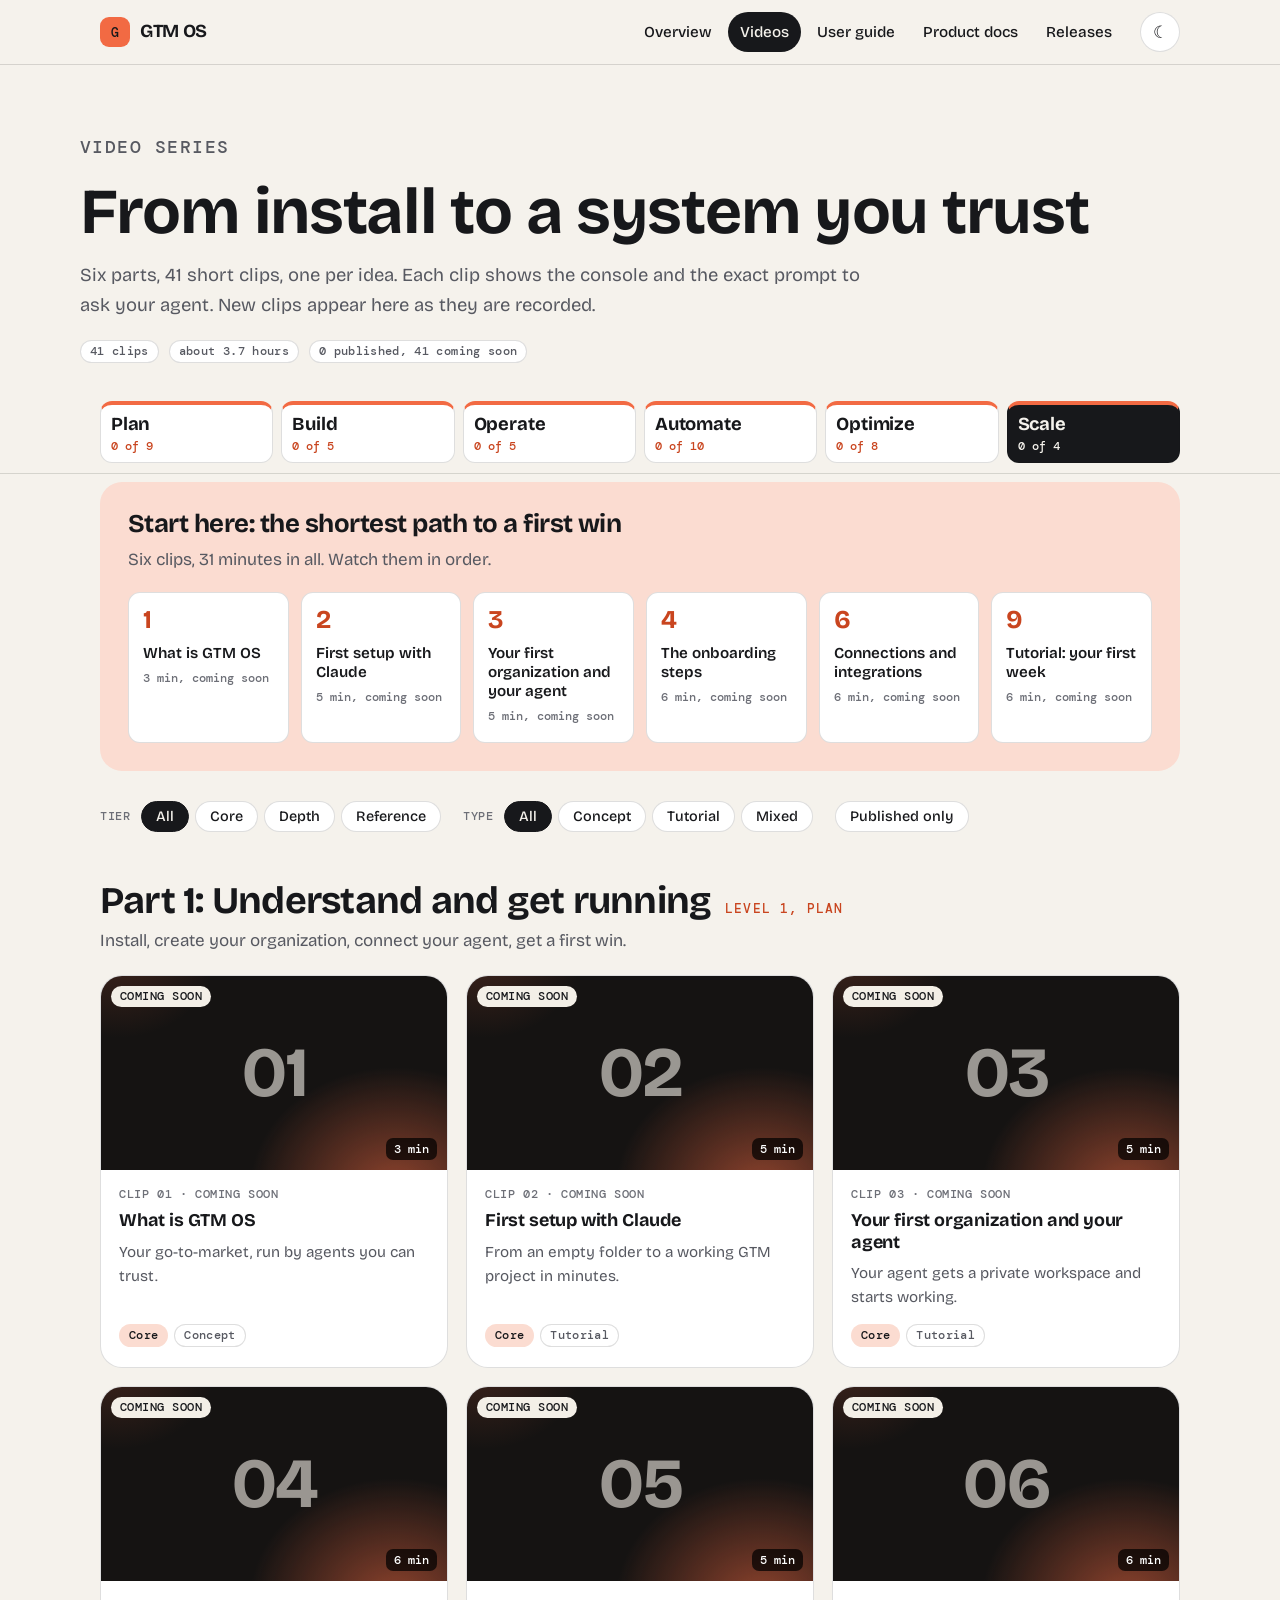
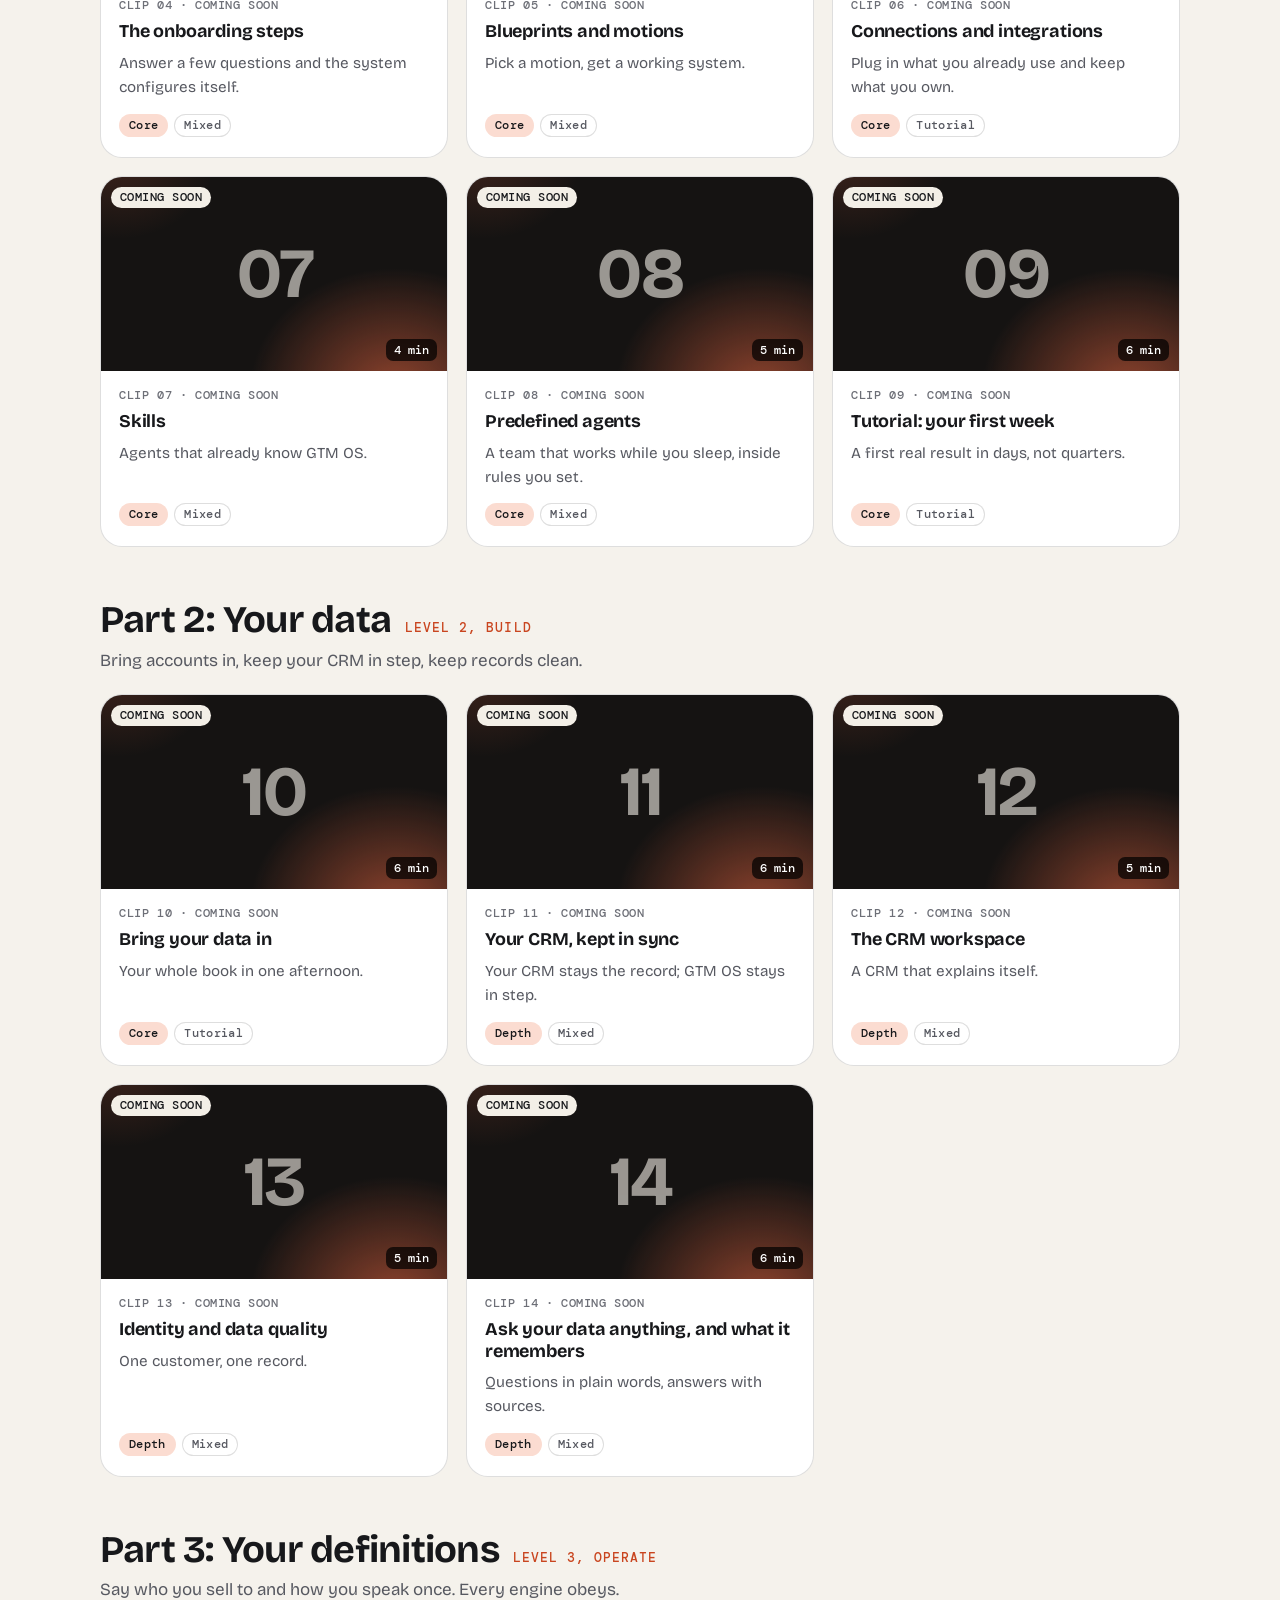
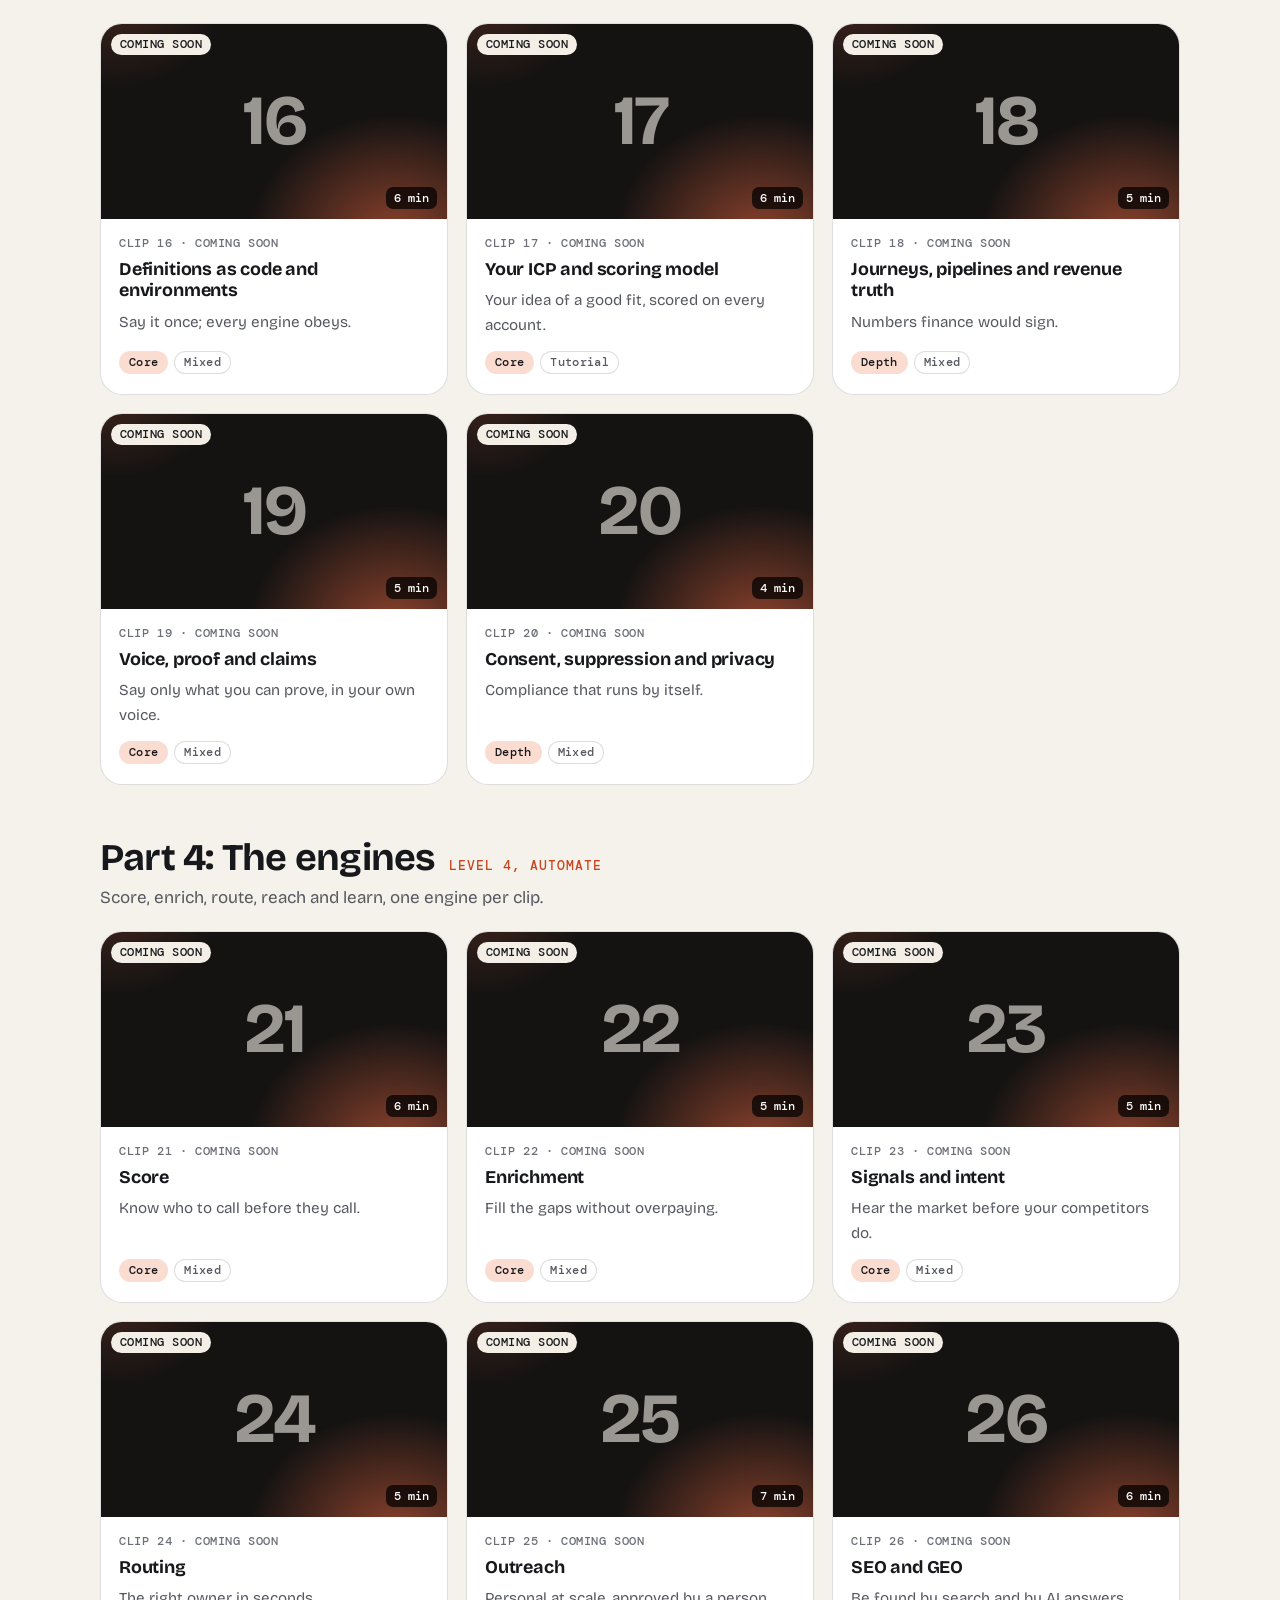
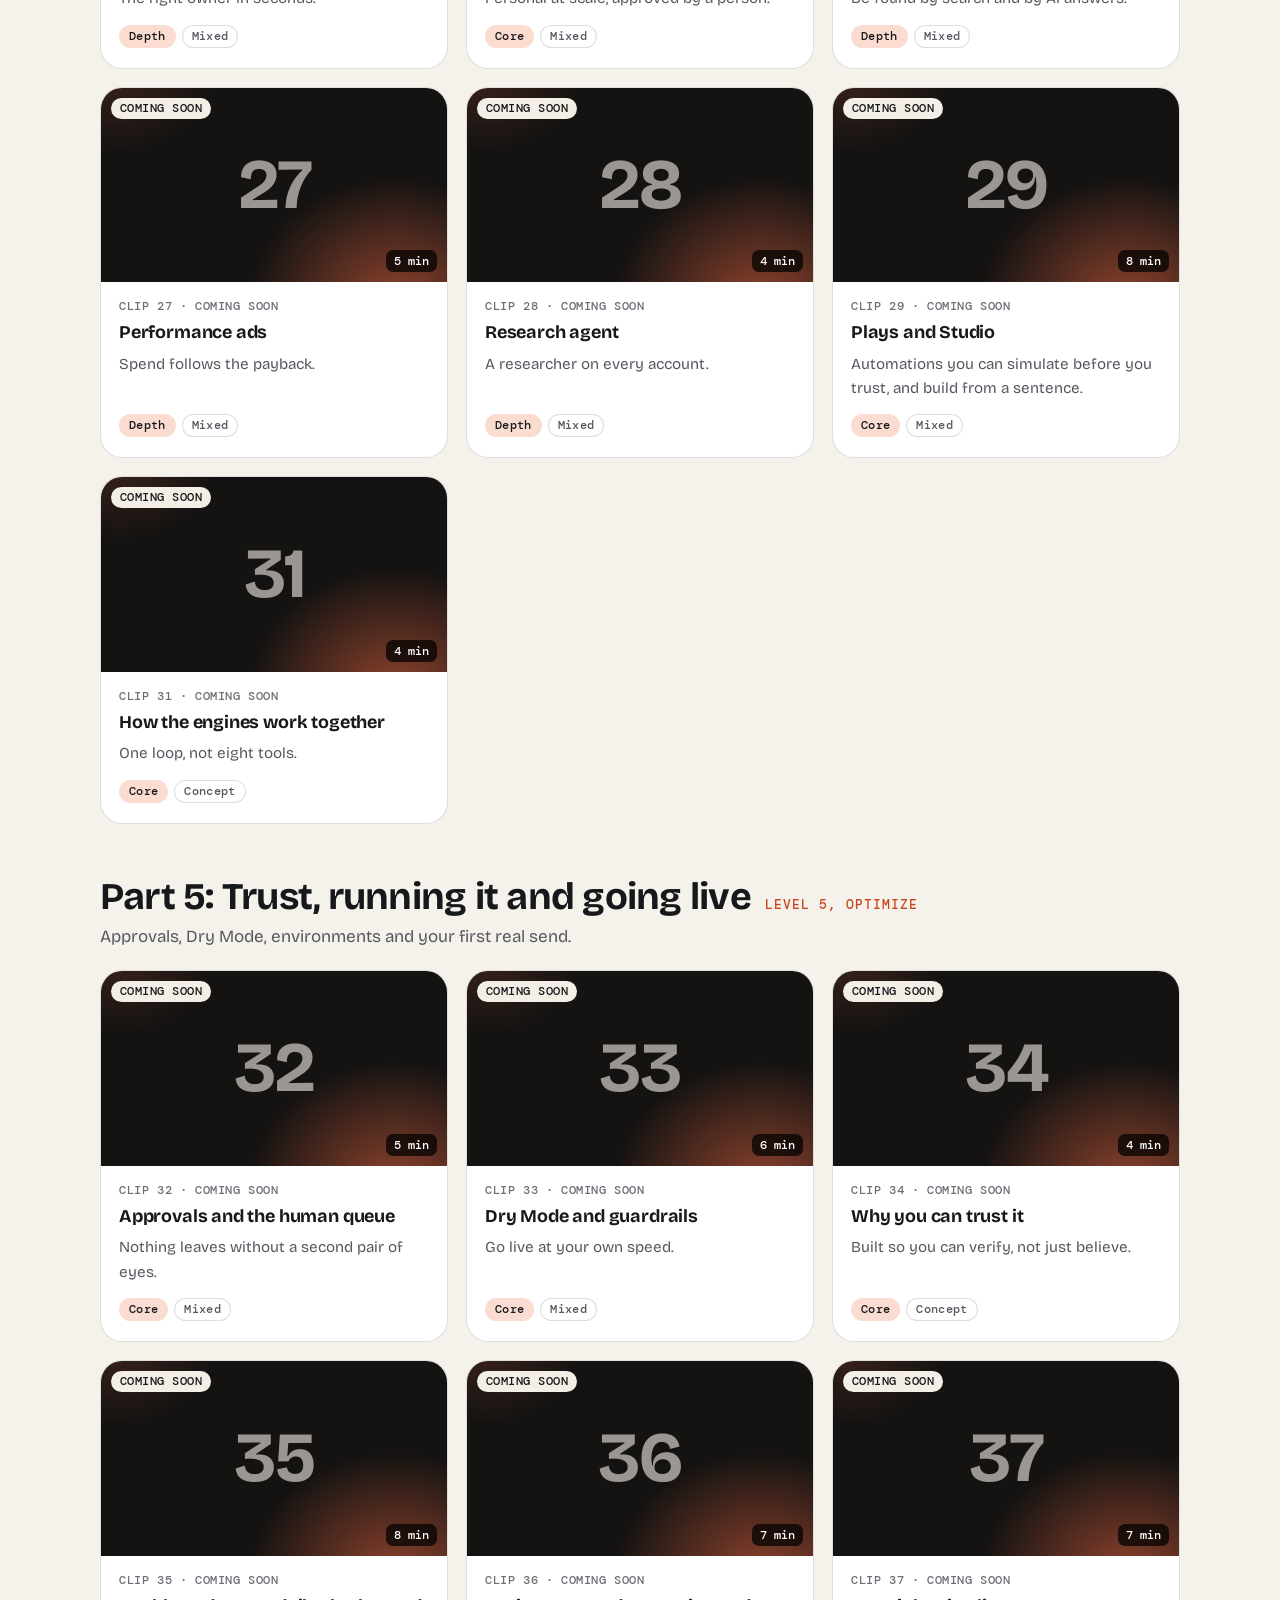
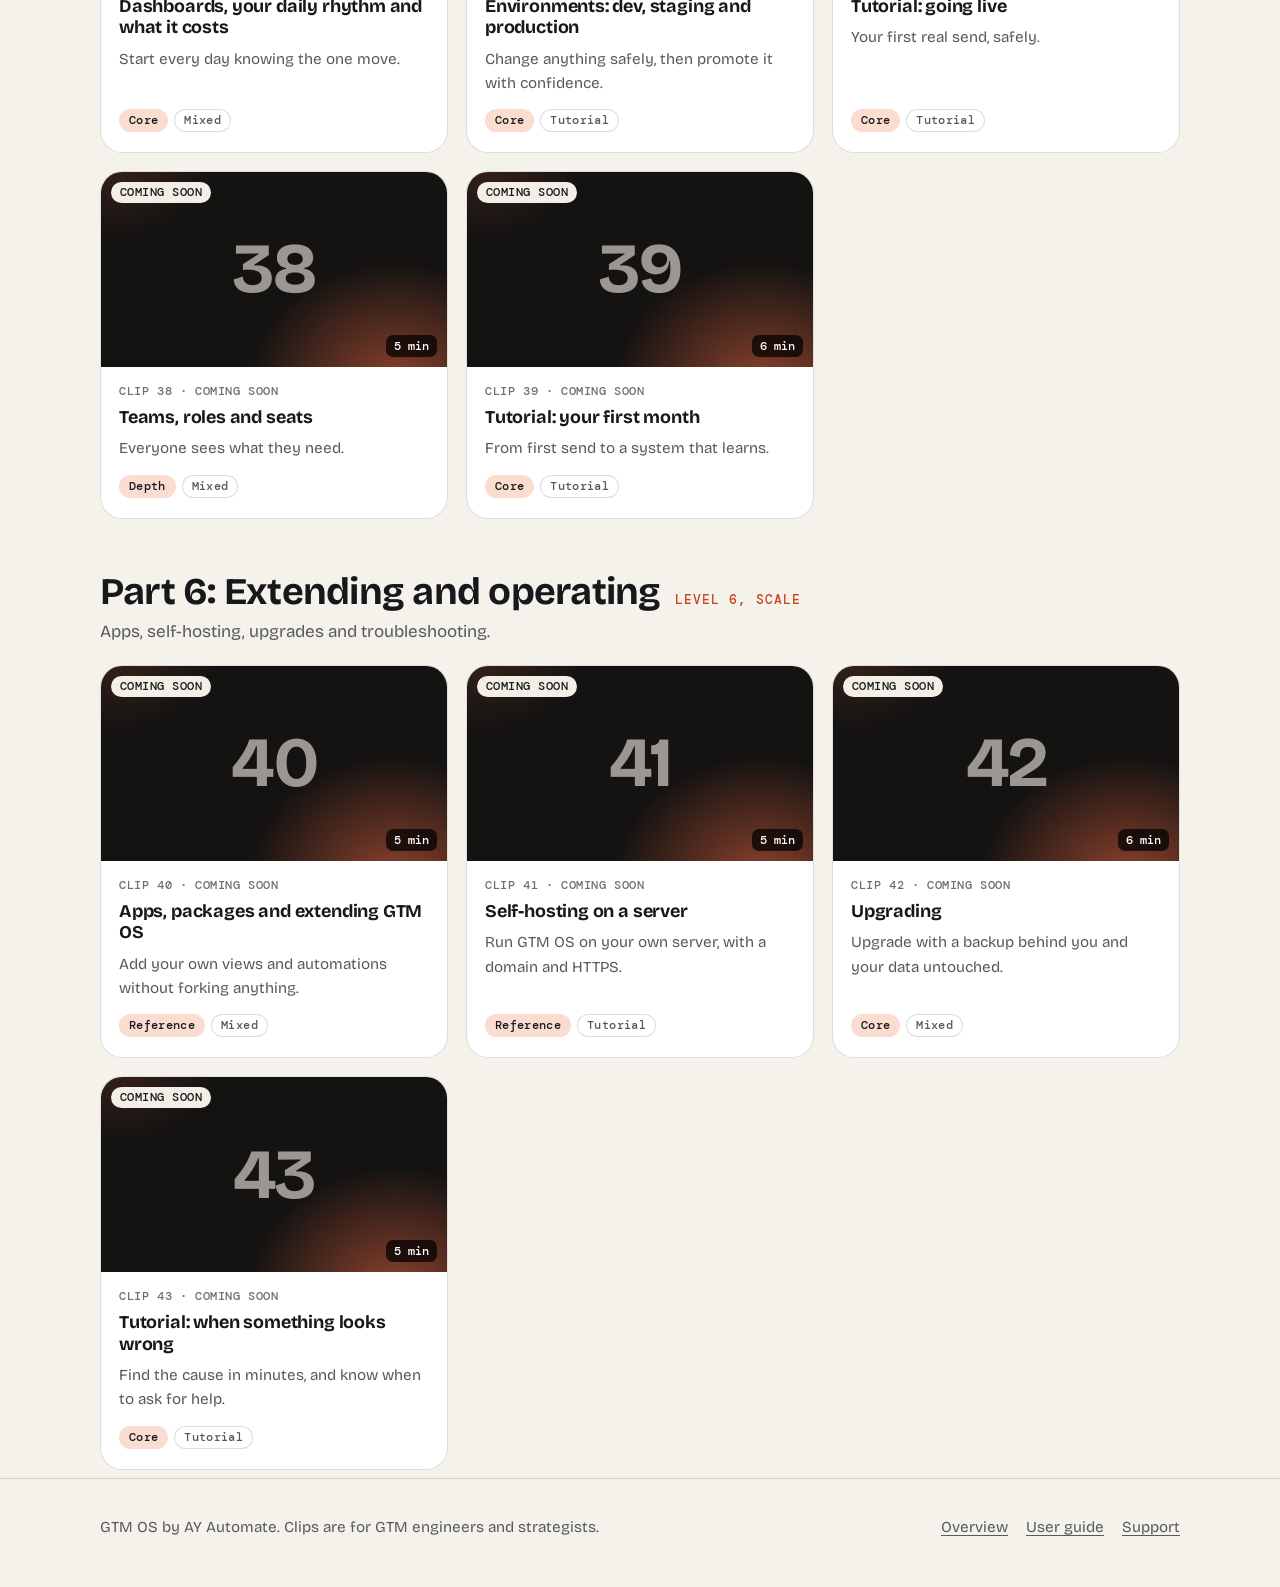
==== docs/videos/index.html @ fadf58b3 "site: redesign landing page, add video series pages, self-host fonts Adds docs/videos (series page, " ====
<!doctype html>
<html lang="en">
<head>
<meta charset="utf-8">
<meta name="viewport" content="width=device-width,initial-scale=1">
<title>GTM OS video series</title>
<meta name="description" content="41 short clips in six parts that take you from install to a trusted, running GTM system. Each clip shows the console and the prompt to ask your agent.">
<meta name="color-scheme" content="light dark">
<link rel="stylesheet" href="../assets/fonts.css">
<link rel="stylesheet" href="../assets/site.css">
<script src="../assets/site.js"></script>
<script src="videos.js" defer></script>
</head>
<body data-page="series">
<a class="skip" href="#main">Skip to content</a>
<header class="site-header">
  <div class="wrap">
    <a class="brand" href="../index.html"><span class="brand-mark" aria-hidden="true">G</span>GTM OS</a>
    <nav class="site-nav" aria-label="Primary">
      <a href="../index.html">Overview</a>
      <a href="index.html" aria-current="page">Videos</a>
      <a href="../user-guide.html">User guide</a>
      <a href="../product-documentation.html">Product docs</a>
      <a href="https://github.com/ay-automate/gtmos-releases/releases">Releases</a>
    </nav>
    <button class="theme-btn" type="button" aria-label="Switch theme" aria-pressed="false"></button>
  </div>
</header>

<main id="main">
  <div class="wrap page-h">
    <p class="eyebrow">Video series</p>
    <h1>From install to a system you trust</h1>
    <p>Six parts, 41 short clips, one per idea. Each clip shows the console and the exact prompt to ask your agent. New clips appear here as they are recorded.</p>
    <div class="stats" id="stats"></div>
  </div>

  <nav class="ladder-nav" aria-label="Levels ladder, jump to a part" id="ladder-nav" hidden>
    <div class="wrap"><ol class="ladder" id="ladder"></ol></div>
  </nav>

  <div class="wrap">
    <section class="start" aria-labelledby="start-h" id="start" hidden>
      <h2 id="start-h">Start here: the shortest path to a first win</h2>
      <p>Six clips, <span id="start-min"></span> minutes in all. Watch them in order.</p>
      <ol class="path" id="path"></ol>
    </section>

    <div class="filters" id="filters" role="group" aria-label="Filter clips" hidden></div>
    <div id="parts" aria-live="polite"></div>

    <noscript>
      <div class="fallback">
        <h2>All clips</h2>
        <p style="color:var(--muted)">Turn on JavaScript to see which clips are published and to watch them. The full list and its status is in <a href="videos.json">videos.json</a>.</p>
        <ol>
          <li><b>Part 1, Plan.</b> Clips 1 to 9: What is GTM OS, First setup with Claude, Your first organization and your agent, The onboarding steps, Blueprints and motions, Connections and integrations, Skills, Predefined agents, Your first week.</li>
          <li><b>Part 2, Build.</b> Clips 10 to 14: Bring your data in, Your CRM kept in sync, The CRM workspace, Identity and data quality, Ask your data anything.</li>
          <li><b>Part 3, Operate.</b> Clips 16 to 20: Definitions as code and environments, Your ICP and scoring model, Journeys and revenue truth, Voice proof and claims, Consent and privacy.</li>
          <li><b>Part 4, Automate.</b> Clips 21 to 29 and 31: Score, Enrichment, Signals and intent, Routing, Outreach, SEO and GEO, Performance ads, Research agent, Plays and Studio, How the engines work together.</li>
          <li><b>Part 5, Optimize.</b> Clips 32 to 39: Approvals, Dry Mode and guardrails, Why you can trust it, Dashboards and your daily rhythm, Environments, Going live, Teams and roles, Your first month.</li>
          <li><b>Part 6, Scale.</b> Clips 40 to 43: Apps and packages, Self-hosting, Upgrading, When something looks wrong.</li>
        </ol>
        <p>Shortest path to a first win: clips 1, 2, 3, 4, 6 and 9.</p>
      </div>
    </noscript>
  </div>
</main>

<footer class="site-footer">
  <div class="wrap">
    <p>GTM OS by AY Automate. Clips are for GTM engineers and strategists.</p>
    <ul>
      <li><a href="../index.html">Overview</a></li>
      <li><a href="../user-guide.html">User guide</a></li>
      <li><a href="https://github.com/ay-automate/gtmos-releases/issues">Support</a></li>
    </ul>
  </div>
</footer>
</body>
</html>
---- docs/assets/fonts.css ----
/* Self-hosted brand fonts (same files as the GTM OS product UI). No external requests. */
@font-face{font-family:"Bricolage Grotesque";src:url("fonts/bricolage-grotesque.woff2") format("woff2");font-weight:400 700;font-style:normal;font-display:swap}
@font-face{font-family:"DM Mono";src:url("fonts/dm-mono-400.woff2") format("woff2");font-weight:400;font-style:normal;font-display:swap}
@font-face{font-family:"DM Mono";src:url("fonts/dm-mono-500.woff2") format("woff2");font-weight:500;font-style:normal;font-display:swap}
---- docs/assets/site.css ----
/* GTM OS releases site design system. Tokens mirror the product theme (theme.module.css). */
:root{
  --ink:#17181b;--paper:#f5f2ec;--card:#ffffff;--off:#efede7;
  --muted:#575961;--faint:#6d6f77;--line:rgba(23,24,27,.14);
  --ember:#f26a43;--ember-d:#c9451f;--ember-soft:#fbdcd1;
  --on-ember:#17181b;
  --ok:#1f7a4f;--gate:#9a520f;
  --stage:#151312;--stage-ink:#f3efe7;
  --radius:22px;--radius-s:12px;
  --shadow:0 14px 40px rgba(23,24,27,.10);
  --sans:"Bricolage Grotesque","Helvetica Neue",Arial,sans-serif;
  --mono:"DM Mono","SFMono-Regular",Menlo,Consolas,monospace;
  --link:var(--ember-d);--focus:#c9451f;
  --max:1120px;
  color-scheme:light;
}
@media (prefers-color-scheme:dark){
  :root:not([data-theme="light"]){
    --ink:#f3efe7;--paper:#161514;--card:#1e1d1b;--off:#242220;
    --muted:#aeaea6;--faint:#9a9b94;--line:rgba(255,255,255,.14);
    --ember-soft:#3a2117;--ok:#6fd0a0;--gate:#eb9450;
    --shadow:0 14px 40px rgba(0,0,0,.5);--link:#ff8f6b;--focus:#ff8f6b;
    color-scheme:dark;
  }
}
:root[data-theme="dark"]{
  --ink:#f3efe7;--paper:#161514;--card:#1e1d1b;--off:#242220;
  --muted:#aeaea6;--faint:#9a9b94;--line:rgba(255,255,255,.14);
  --ember-soft:#3a2117;--ok:#6fd0a0;--gate:#eb9450;
  --shadow:0 14px 40px rgba(0,0,0,.5);--link:#ff8f6b;--focus:#ff8f6b;
  color-scheme:dark;
}
*{box-sizing:border-box}
html{-webkit-text-size-adjust:100%;scroll-behavior:smooth;scroll-padding-top:96px}
body{margin:0;background:var(--paper);color:var(--ink);font:400 17px/1.6 var(--sans);-webkit-font-smoothing:antialiased;overflow-x:hidden}
img,video{max-width:100%;display:block}
a{color:var(--link);text-underline-offset:3px;text-decoration-thickness:1px}
a:hover{text-decoration-thickness:2px}
h1,h2,h3{font-family:var(--sans);line-height:1.1;letter-spacing:-.02em;margin:0;font-weight:700}
h1{font-size:clamp(2.3rem,5.6vw,4rem)}
h2{font-size:clamp(1.6rem,3.4vw,2.35rem)}
h3{font-size:1.2rem;letter-spacing:-.01em}
p{margin:0}
code,kbd,pre{font-family:var(--mono)}
:focus-visible{outline:3px solid var(--focus);outline-offset:3px;border-radius:6px}
.skip{position:absolute;left:12px;top:-60px;background:var(--ink);color:var(--paper);padding:10px 16px;border-radius:10px;z-index:100;text-decoration:none;font-weight:600}
.skip:focus{top:12px}
.sr{position:absolute;width:1px;height:1px;overflow:hidden;clip:rect(0 0 0 0);white-space:nowrap}
.wrap{max-width:var(--max);margin:0 auto;padding:0 20px}

/* header */
.site-header{position:sticky;top:0;z-index:50;background:color-mix(in srgb,var(--paper) 88%,transparent);backdrop-filter:blur(10px);border-bottom:1px solid var(--line)}
.site-header .wrap{display:flex;align-items:center;gap:16px;min-height:64px;flex-wrap:wrap;padding-top:8px;padding-bottom:8px}
.brand{display:flex;align-items:center;gap:10px;color:var(--ink);text-decoration:none;font-weight:700;font-size:1.15rem;letter-spacing:-.02em}
.brand-mark{width:30px;height:30px;border-radius:9px;background:var(--ember);display:grid;place-items:center;color:var(--on-ember);font:500 .8rem var(--mono)}
.site-nav{display:flex;gap:4px;flex-wrap:wrap;margin-left:auto;align-items:center}
.site-nav a{color:var(--ink);text-decoration:none;padding:8px 12px;border-radius:999px;font-size:.95rem;font-weight:500}
.site-nav a:hover{background:var(--off)}
.site-nav a[aria-current="page"]{background:var(--ink);color:var(--paper)}
.theme-btn{border:1px solid var(--line);background:var(--card);color:var(--ink);width:40px;height:40px;border-radius:999px;cursor:pointer;display:grid;place-items:center;font-size:1.05rem}
.theme-btn:hover{border-color:var(--ink)}

/* buttons */
.btn{display:inline-flex;align-items:center;gap:8px;padding:13px 22px;border-radius:999px;font:600 1rem var(--sans);text-decoration:none;border:2px solid transparent;cursor:pointer;line-height:1.2}
.btn-primary{background:var(--ember);color:var(--on-ember)}
.btn-primary:hover{background:#ff7d58;text-decoration:none}
.btn-ghost{background:transparent;color:var(--ink);border-color:var(--ink)}
.btn-ghost:hover{background:var(--ink);color:var(--paper);text-decoration:none}
.btn-sm{padding:8px 14px;font-size:.9rem}

/* hero */
.hero{padding:72px 0 56px}
.hero-grid{display:grid;grid-template-columns:1.15fr .85fr;gap:48px;align-items:center}
.eyebrow{font:500 .8rem var(--mono);letter-spacing:.08em;text-transform:uppercase;color:var(--link);margin-bottom:18px}
.hero h1 em{font-style:normal;color:var(--link)}
.lede{font-size:1.2rem;color:var(--muted);margin:22px 0 30px;max-width:40em}
.cta-row{display:flex;gap:12px;flex-wrap:wrap}
.codebox{position:relative;background:var(--stage);color:var(--stage-ink);border-radius:var(--radius-s);padding:16px 64px 16px 18px;font:400 .95rem/1.7 var(--mono);margin:0;overflow-x:auto;white-space:pre}
.codebox .p{color:#f89b7c;user-select:none}
.copy{position:absolute;top:10px;right:10px;border:1px solid rgba(255,255,255,.35);background:transparent;color:#f3efe7;border-radius:8px;padding:5px 10px;font:500 .78rem var(--mono);cursor:pointer}
.copy:hover{background:rgba(255,255,255,.14)}
.copy[data-done]{background:#2fa36b;border-color:#2fa36b;color:#08140d}
.hero .codebox{margin-top:28px;max-width:30em}

/* approval card illustration */
.queue{background:var(--card);border:1px solid var(--line);border-radius:var(--radius);box-shadow:var(--shadow);padding:22px}
.queue-h{display:flex;justify-content:space-between;align-items:center;margin-bottom:14px;font-weight:600}
.queue-h small{font:500 .72rem var(--mono);color:var(--faint);text-transform:uppercase;letter-spacing:.06em}
.q-item{border:1px solid var(--line);border-radius:var(--radius-s);padding:14px;margin-top:10px;background:var(--paper)}
.q-item b{display:block;font-weight:600;font-size:.98rem}
.q-item span{display:block;color:var(--muted);font-size:.88rem;margin-top:2px}
.q-row{display:flex;gap:8px;margin-top:10px;flex-wrap:wrap;align-items:center}
.pill{display:inline-block;font:500 .72rem var(--mono);padding:3px 9px;border-radius:999px;border:1px solid var(--line);color:var(--muted);letter-spacing:.03em;background:var(--card)}
.pill-ember{background:var(--ember-soft);border-color:transparent;color:var(--ink)}
.pill-ok{color:var(--ok);border-color:currentColor}
.pill-gate{color:var(--gate);border-color:currentColor}

/* sections */
section.block{padding:64px 0}
.block-h{max-width:44em;margin-bottom:34px}
.block-h p{color:var(--muted);margin-top:12px;font-size:1.1rem}
.alt{background:var(--off);border-block:1px solid var(--line)}
.grid{display:grid;gap:18px}
.g4{grid-template-columns:repeat(4,1fr)}
.g3{grid-template-columns:repeat(3,1fr)}
.g2{grid-template-columns:repeat(2,1fr)}
.card{background:var(--card);border:1px solid var(--line);border-radius:var(--radius);padding:26px}
.gain{display:flex;flex-direction:column;gap:10px}
.gain .n{font:500 .8rem var(--mono);color:var(--link);letter-spacing:.06em}
.gain p{color:var(--muted);font-size:1rem}
.linkcard{display:block;color:var(--ink);text-decoration:none;transition:transform .15s,border-color .15s}
.linkcard:hover{border-color:var(--ink);transform:translateY(-2px);text-decoration:none}
.linkcard h3{display:flex;justify-content:space-between;gap:10px;margin-bottom:8px}
.linkcard h3::after{content:"\2192";color:var(--link)}
.linkcard p{color:var(--muted);font-size:1rem}
.step-label{font:500 .78rem var(--mono);text-transform:uppercase;letter-spacing:.08em;color:var(--faint);margin-bottom:10px}
.card .codebox{margin:10px 0}
.card p.hint{color:var(--muted);font-size:.95rem;margin-top:10px}

/* release card */
.release{display:grid;grid-template-columns:1fr 1fr;gap:34px;align-items:start}
.release ul{margin:14px 0 0;padding-left:1.1em;color:var(--muted)}
.release li{margin:6px 0}
.release dl{margin:0;display:grid;grid-template-columns:auto 1fr;gap:10px 18px;font-size:.98rem}
.release dt{color:var(--faint);font:500 .8rem var(--mono);text-transform:uppercase;letter-spacing:.05em;padding-top:3px}
.release dd{margin:0;overflow-wrap:anywhere}
.release dd code{font-size:.88rem}
.big-ver{font:700 clamp(2.4rem,5vw,3.4rem)/1 var(--sans);letter-spacing:-.03em}

/* ladder */
.ladder{display:grid;grid-template-columns:repeat(6,1fr);gap:12px;align-items:end;list-style:none;margin:0;padding:0}
.ladder li{display:block}
.ladder a{display:flex;flex-direction:column;justify-content:flex-end;gap:4px;text-decoration:none;color:var(--ink);background:var(--card);border:1px solid var(--line);border-radius:var(--radius-s);padding:14px 14px 16px;border-top:5px solid var(--ember);min-height:calc(88px + var(--i) * 14px);transition:transform .15s,border-color .15s}
.ladder a:hover{border-color:var(--ink);border-top-color:var(--ember);transform:translateY(-2px)}
.ladder .lv{font:700 1.15rem var(--sans);letter-spacing:-.01em}
.ladder .pt{font:500 .72rem var(--mono);color:var(--faint);letter-spacing:.05em;text-transform:uppercase}
.ladder .tt{font-size:.85rem;color:var(--muted);line-height:1.3}
.ladder .ct{font:500 .72rem var(--mono);color:var(--link)}
.ladder-nav{position:sticky;top:64px;z-index:20;background:color-mix(in srgb,var(--paper) 92%,transparent);backdrop-filter:blur(10px);border-bottom:1px solid var(--line);padding:10px 0}
.ladder-nav .ladder{gap:8px}
.ladder-nav .ladder a{min-height:0;padding:8px 10px;border-top-width:4px}
.ladder-nav .tt,.ladder-nav .pt{display:none}
.ladder-nav .ladder a[aria-current="true"]{background:var(--ink);color:var(--paper)}
.ladder-nav .ladder a[aria-current="true"] .ct{color:var(--paper)}

/* video series */
.page-h{padding:56px 0 28px}
.page-h p{color:var(--muted);margin-top:14px;font-size:1.15rem;max-width:44em}
.stats{display:flex;gap:10px;flex-wrap:wrap;margin-top:20px}
.start{background:var(--ember-soft);border-radius:var(--radius);padding:28px;margin:8px 0 8px}
:root[data-theme="dark"] .start{background:#2b1b14}
@media (prefers-color-scheme:dark){:root:not([data-theme="light"]) .start{background:#2b1b14}}
.start h2{font-size:1.6rem}
.start>p{color:var(--muted);margin:8px 0 18px}
.path{display:grid;grid-template-columns:repeat(6,1fr);gap:12px;list-style:none;margin:0;padding:0;counter-reset:s}
.path li{background:var(--card);border:1px solid var(--line);border-radius:var(--radius-s);padding:14px}
.path .n{font:700 1.6rem/1 var(--sans);color:var(--link)}
.path b{display:block;font-weight:600;font-size:.95rem;line-height:1.25;margin-top:8px}
.path span{font:500 .75rem var(--mono);color:var(--faint)}
.filters{display:flex;flex-wrap:wrap;gap:10px 22px;align-items:center;padding:22px 0 4px}
.fgroup{display:flex;gap:6px;align-items:center;flex-wrap:wrap}
.fgroup .lab{font:500 .75rem var(--mono);color:var(--faint);text-transform:uppercase;letter-spacing:.06em;margin-right:4px}
.chip{border:1px solid var(--line);background:var(--card);color:var(--ink);border-radius:999px;padding:6px 14px;font:500 .9rem var(--sans);cursor:pointer}
.chip:hover{border-color:var(--ink)}
.chip[aria-pressed="true"]{background:var(--ink);color:var(--paper);border-color:var(--ink)}
.part{padding:44px 0 8px}
.part-h{display:flex;align-items:baseline;gap:14px;flex-wrap:wrap;margin-bottom:6px}
.part-h .lv{font:500 .8rem var(--mono);text-transform:uppercase;letter-spacing:.08em;color:var(--link)}
.part-blurb{color:var(--muted);margin-bottom:20px}
.clips{display:grid;grid-template-columns:repeat(3,1fr);gap:18px}
.clip{background:var(--card);border:1px solid var(--line);border-radius:var(--radius);overflow:hidden;display:flex;flex-direction:column;position:relative}
.clip.ready:hover{border-color:var(--ink);box-shadow:var(--shadow)}
.clip a.cover{text-decoration:none;color:inherit;display:block}
.clip a.cover:focus-visible{outline-offset:-3px}
.poster{position:relative;aspect-ratio:16/9;background:var(--stage);color:var(--stage-ink);overflow:hidden;display:grid;place-items:center}
.poster::before{content:"";position:absolute;inset:0;background:radial-gradient(60% 90% at 85% 110%,rgba(242,106,67,.55),transparent 70%),radial-gradient(40% 60% at 5% -10%,rgba(242,106,67,.18),transparent 70%)}
.poster img{position:absolute;inset:0;width:100%;height:100%;object-fit:cover}
.poster .num{position:relative;font:700 clamp(3rem,7vw,4.4rem)/1 var(--sans);letter-spacing:-.04em;opacity:.95}
.poster .dur{position:absolute;right:10px;bottom:10px;background:rgba(0,0,0,.72);color:#fff;font:500 .78rem var(--mono);padding:3px 8px;border-radius:7px}
.poster .soon{position:absolute;left:10px;top:10px;background:#f3efe7;color:#17181b;font:500 .72rem var(--mono);padding:3px 9px;border-radius:999px;letter-spacing:.04em;text-transform:uppercase}
.poster .play{position:absolute;inset:0;display:grid;place-items:center}
.poster .play i{width:58px;height:58px;border-radius:50%;background:var(--ember);display:grid;place-items:center;box-shadow:0 6px 24px rgba(0,0,0,.4)}
.poster .play i::after{content:"";border-left:16px solid var(--on-ember);border-block:10px solid transparent;margin-left:4px}
.clip-body{padding:16px 18px 20px;display:flex;flex-direction:column;gap:8px;flex:1}
.clip-body .no{font:500 .75rem var(--mono);color:var(--faint);letter-spacing:.05em}
.clip-body h3{font-size:1.12rem;line-height:1.2}
.clip-body p{color:var(--muted);font-size:.95rem}
.tags{display:flex;gap:6px;flex-wrap:wrap;margin-top:auto;padding-top:6px}
.clip:not(.ready) .poster .num{opacity:.6}
.empty{padding:28px;border:1px dashed var(--line);border-radius:var(--radius);color:var(--muted);text-align:center;grid-column:1/-1}
.fallback{padding:20px 0}
.fallback ol{padding-left:1.4em;color:var(--muted)}
.fallback li{margin:8px 0}
.fallback b{color:var(--ink)}

/* watch page */
.crumbs{padding:28px 0 8px;font-size:.95rem;color:var(--muted)}
.crumbs a{color:var(--muted)}
.watch{display:grid;grid-template-columns:minmax(0,1.7fr) minmax(0,1fr);gap:32px;padding:12px 0 56px;align-items:start}
.player{border-radius:var(--radius);overflow:hidden;background:var(--stage);box-shadow:var(--shadow)}
.player video{width:100%;aspect-ratio:16/9;background:#000}
.player-tools{display:flex;gap:8px;flex-wrap:wrap;align-items:center;padding:10px 14px;background:var(--stage);color:var(--stage-ink);font:500 .8rem var(--mono)}
.player-tools .chip{background:transparent;color:var(--stage-ink);border-color:rgba(255,255,255,.35);padding:4px 11px;font:500 .8rem var(--mono)}
.player-tools .chip:hover{border-color:#fff}
.player-tools .chip[aria-pressed="true"]{background:#f3efe7;color:#17181b;border-color:#f3efe7}
.player-tools .hintk{margin-left:auto;opacity:.85}
.coming{aspect-ratio:16/9;display:grid;place-items:center;text-align:center;padding:24px;position:relative;background:var(--stage);color:var(--stage-ink)}
.coming::before{content:"";position:absolute;inset:0;background:radial-gradient(60% 90% at 85% 110%,rgba(242,106,67,.5),transparent 70%)}
.coming>div{position:relative;max-width:26em}
.coming .num{font:700 clamp(3rem,8vw,5rem)/1 var(--sans);letter-spacing:-.04em}
.coming h2{font-size:1.5rem;margin:8px 0}
.coming p{opacity:.9}
.watch h1{font-size:clamp(1.9rem,4vw,2.8rem);margin:18px 0 10px}
.meta{display:flex;gap:8px;flex-wrap:wrap;margin:12px 0}
.outcome{color:var(--muted);font-size:1.15rem}
.panel{background:var(--card);border:1px solid var(--line);border-radius:var(--radius);padding:22px}
.panel+.panel{margin-top:18px}
.panel h2{font-size:1.25rem;margin-bottom:6px}
.panel>p{color:var(--muted);font-size:.95rem;margin-bottom:12px}
.prompt{position:relative;background:var(--stage);color:var(--stage-ink);border-radius:var(--radius-s);padding:14px 70px 14px 16px;font:400 .92rem/1.55 var(--mono);margin:10px 0;overflow-wrap:anywhere}
.transcript{max-height:560px;overflow:auto;padding-right:6px}
.transcript p{margin:0 0 10px;font-size:.98rem}
.transcript button.ts{all:unset;cursor:pointer;color:var(--link);font:500 .8rem var(--mono);margin-right:8px;text-decoration:underline;text-underline-offset:3px}
.transcript button.ts:focus-visible{outline:3px solid var(--focus);outline-offset:2px}
.transcript pre{white-space:pre-wrap;font:400 .95rem/1.6 var(--sans);margin:0}
.pager{display:grid;grid-template-columns:1fr 1fr;gap:14px;padding:0 0 64px}
.pager a{display:block;border:1px solid var(--line);background:var(--card);border-radius:var(--radius-s);padding:16px 18px;text-decoration:none;color:var(--ink)}
.pager a:hover{border-color:var(--ink)}
.pager small{display:block;font:500 .75rem var(--mono);color:var(--faint);text-transform:uppercase;letter-spacing:.06em}
.pager a:last-child{text-align:right}
.pager .off{opacity:.45;pointer-events:none}

/* footer */
.site-footer{border-top:1px solid var(--line);padding:36px 0 48px;color:var(--muted);font-size:.95rem}
.site-footer .wrap{display:flex;gap:18px 28px;flex-wrap:wrap;justify-content:space-between}
.site-footer a{color:var(--muted)}
.site-footer ul{display:flex;gap:18px;flex-wrap:wrap;list-style:none;margin:0;padding:0}

@media (max-width:980px){
  .hero-grid,.release,.watch{grid-template-columns:1fr}
  .g4{grid-template-columns:repeat(2,1fr)}
  .g3{grid-template-columns:repeat(2,1fr)}
  .clips{grid-template-columns:repeat(2,1fr)}
  .ladder{grid-template-columns:repeat(3,1fr)}
  .path{grid-template-columns:repeat(3,1fr)}
}
@media (max-width:620px){
  body{font-size:16px}
  .wrap{padding:0 16px}
  .hero{padding:44px 0 36px}
  section.block{padding:44px 0}
  .g4,.g3,.g2,.clips,.pager{grid-template-columns:1fr}
  .ladder{grid-template-columns:repeat(2,1fr)}
  .ladder-nav .ladder{grid-template-columns:repeat(3,1fr)}
  .path{grid-template-columns:repeat(2,1fr)}
  .site-nav{margin-left:0;width:100%;order:3}
  .theme-btn{margin-left:auto}
  .site-header .wrap{gap:8px}
  .card{padding:20px}
  .hintk{display:none}
  .ladder-nav{top:0;position:static}
}
@media (prefers-reduced-motion:reduce){
  *{transition:none!important;animation:none!important;scroll-behavior:auto!important}
  .linkcard:hover,.ladder a:hover{transform:none}
}
[hidden]{display:none!important}
.hero-grid>*,.release>*,.grid>*,.watch>*,.clips>*{min-width:0}
@media (max-width:620px){.codebox{padding:14px 16px 52px}.copy{top:auto;bottom:10px}.watch h1{margin-top:22px}}
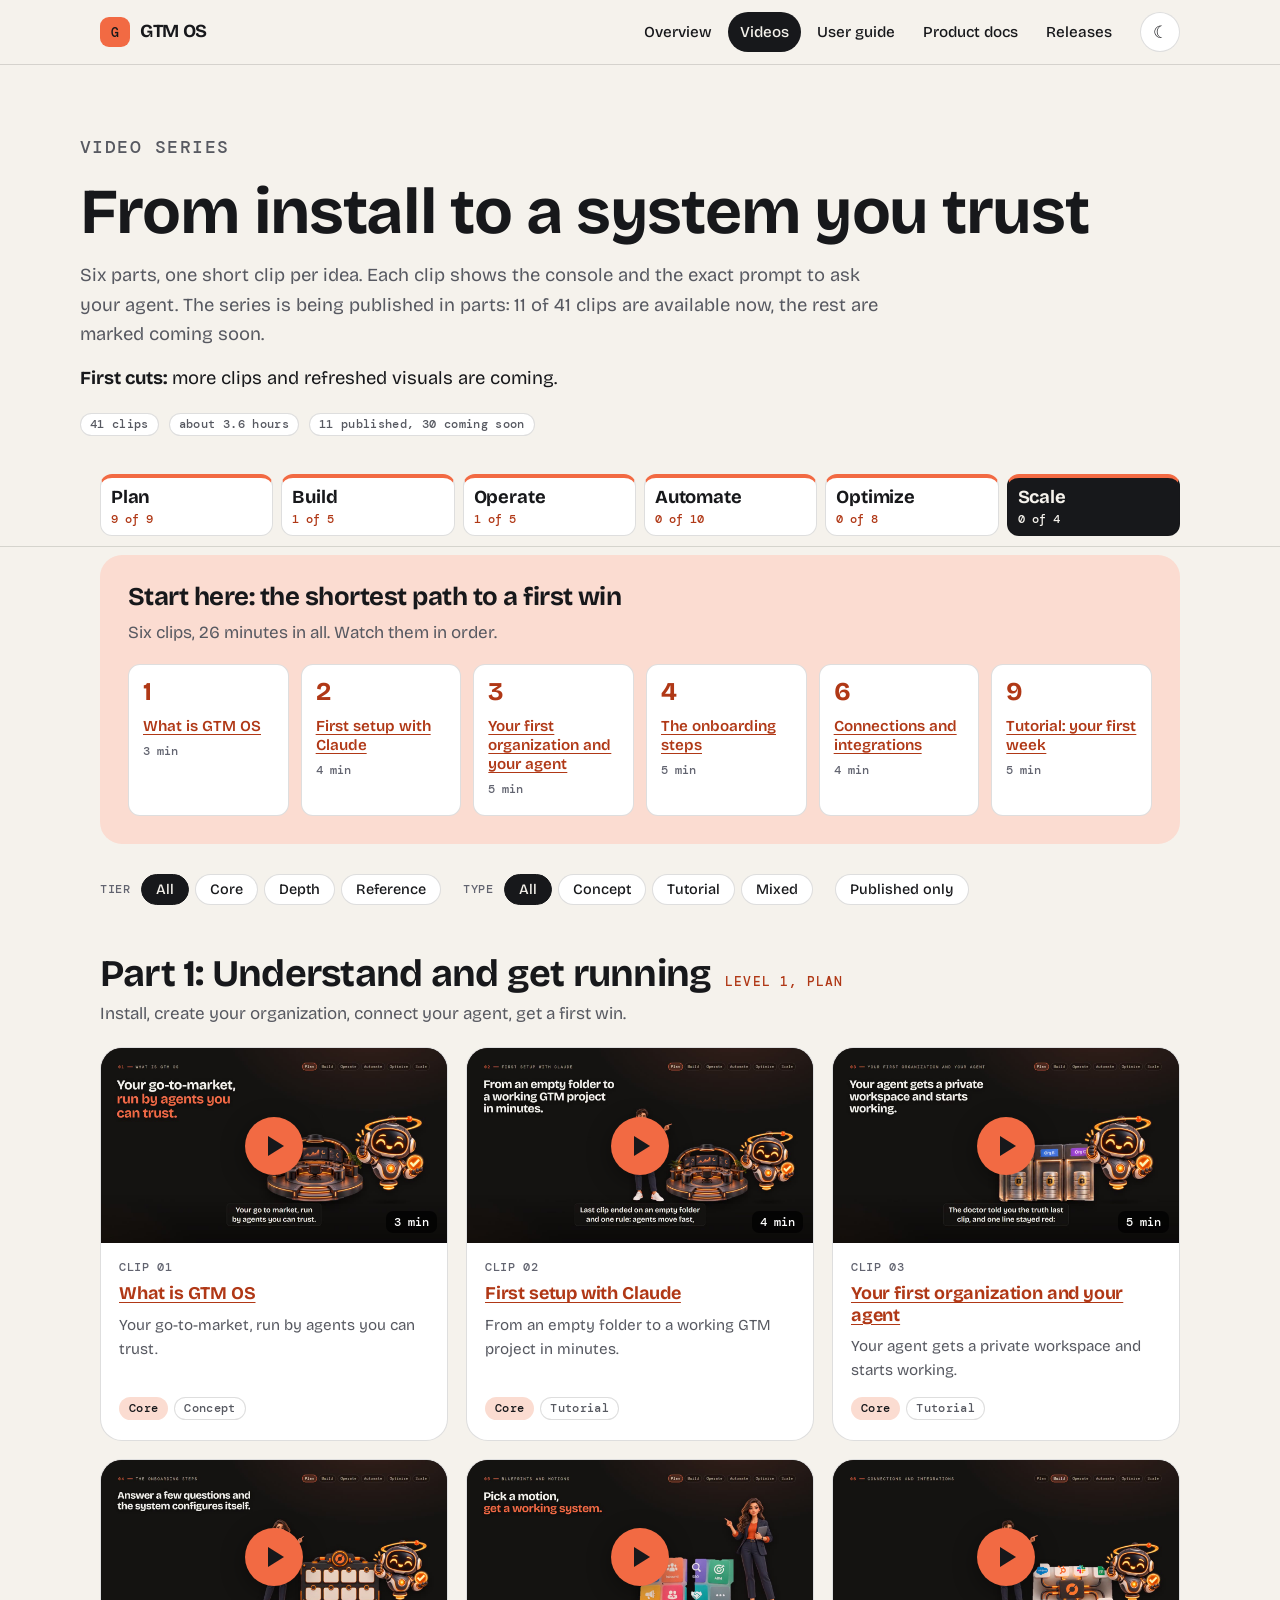
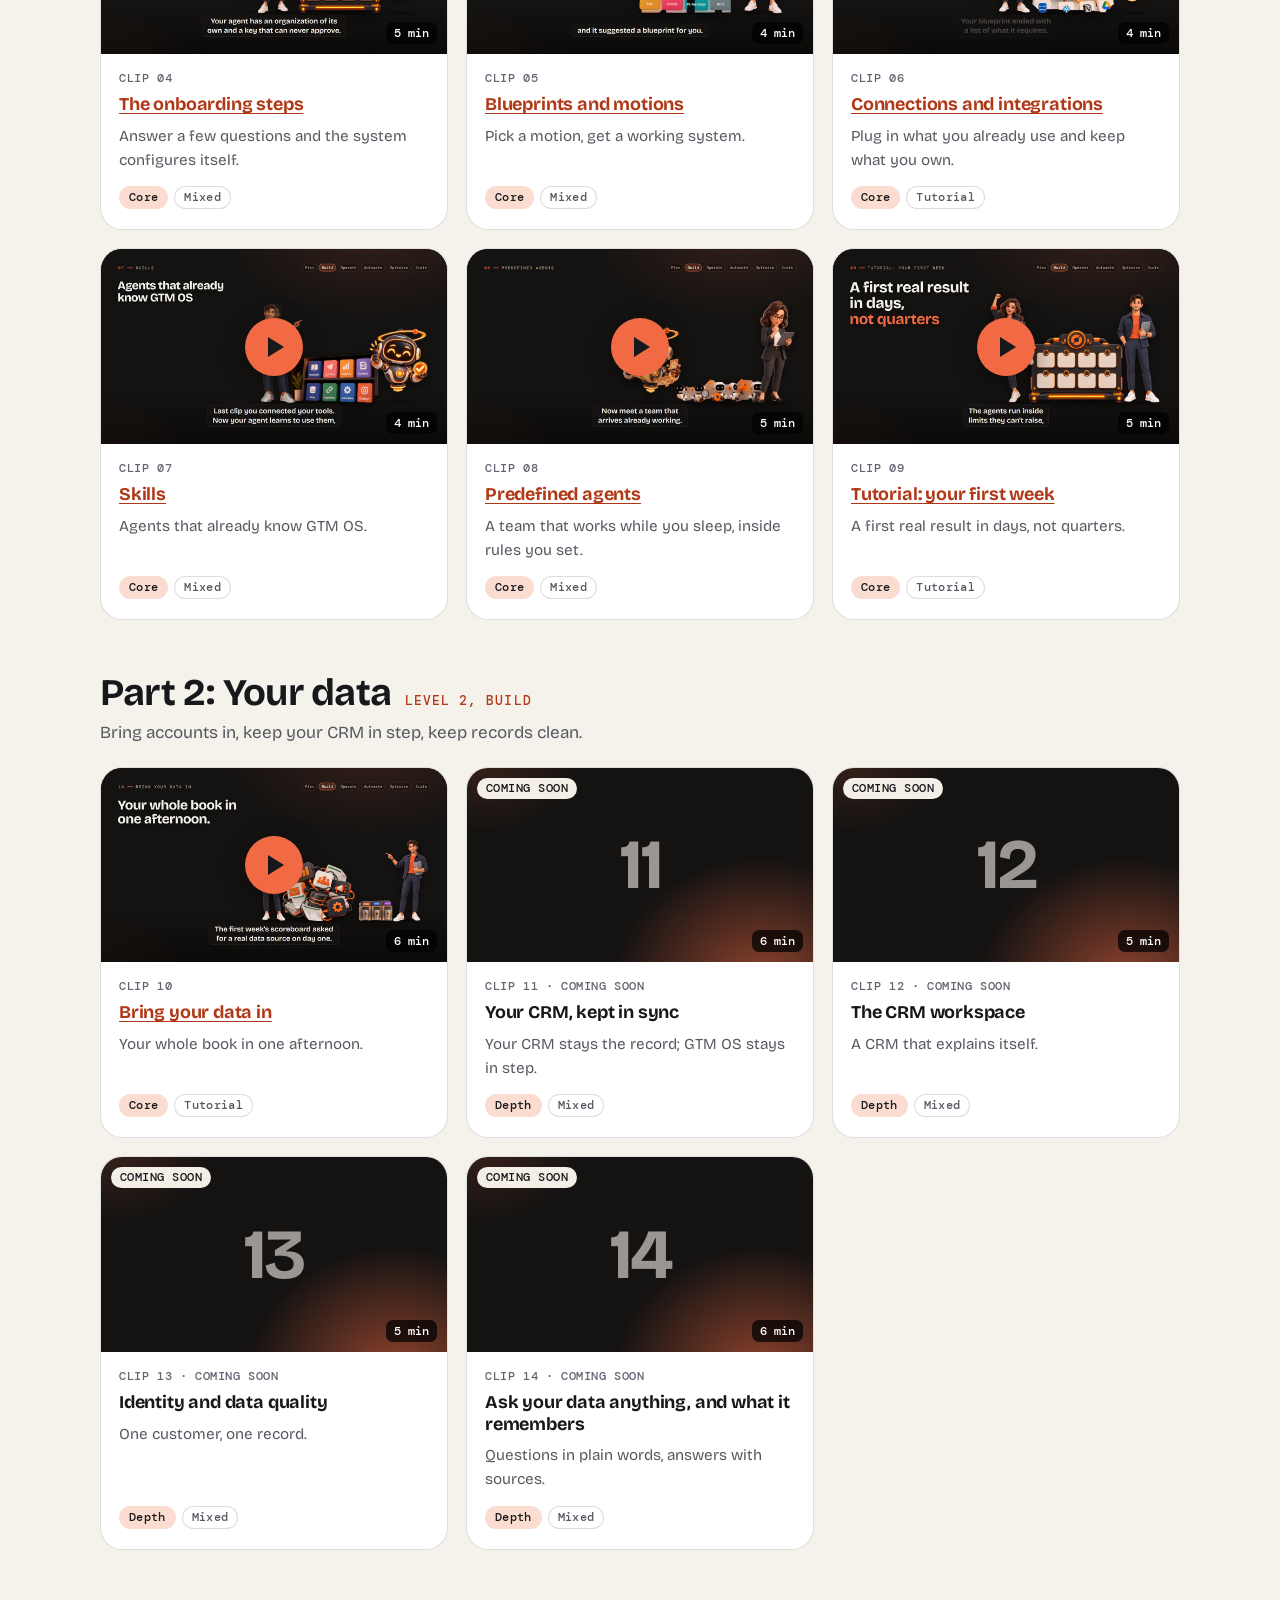
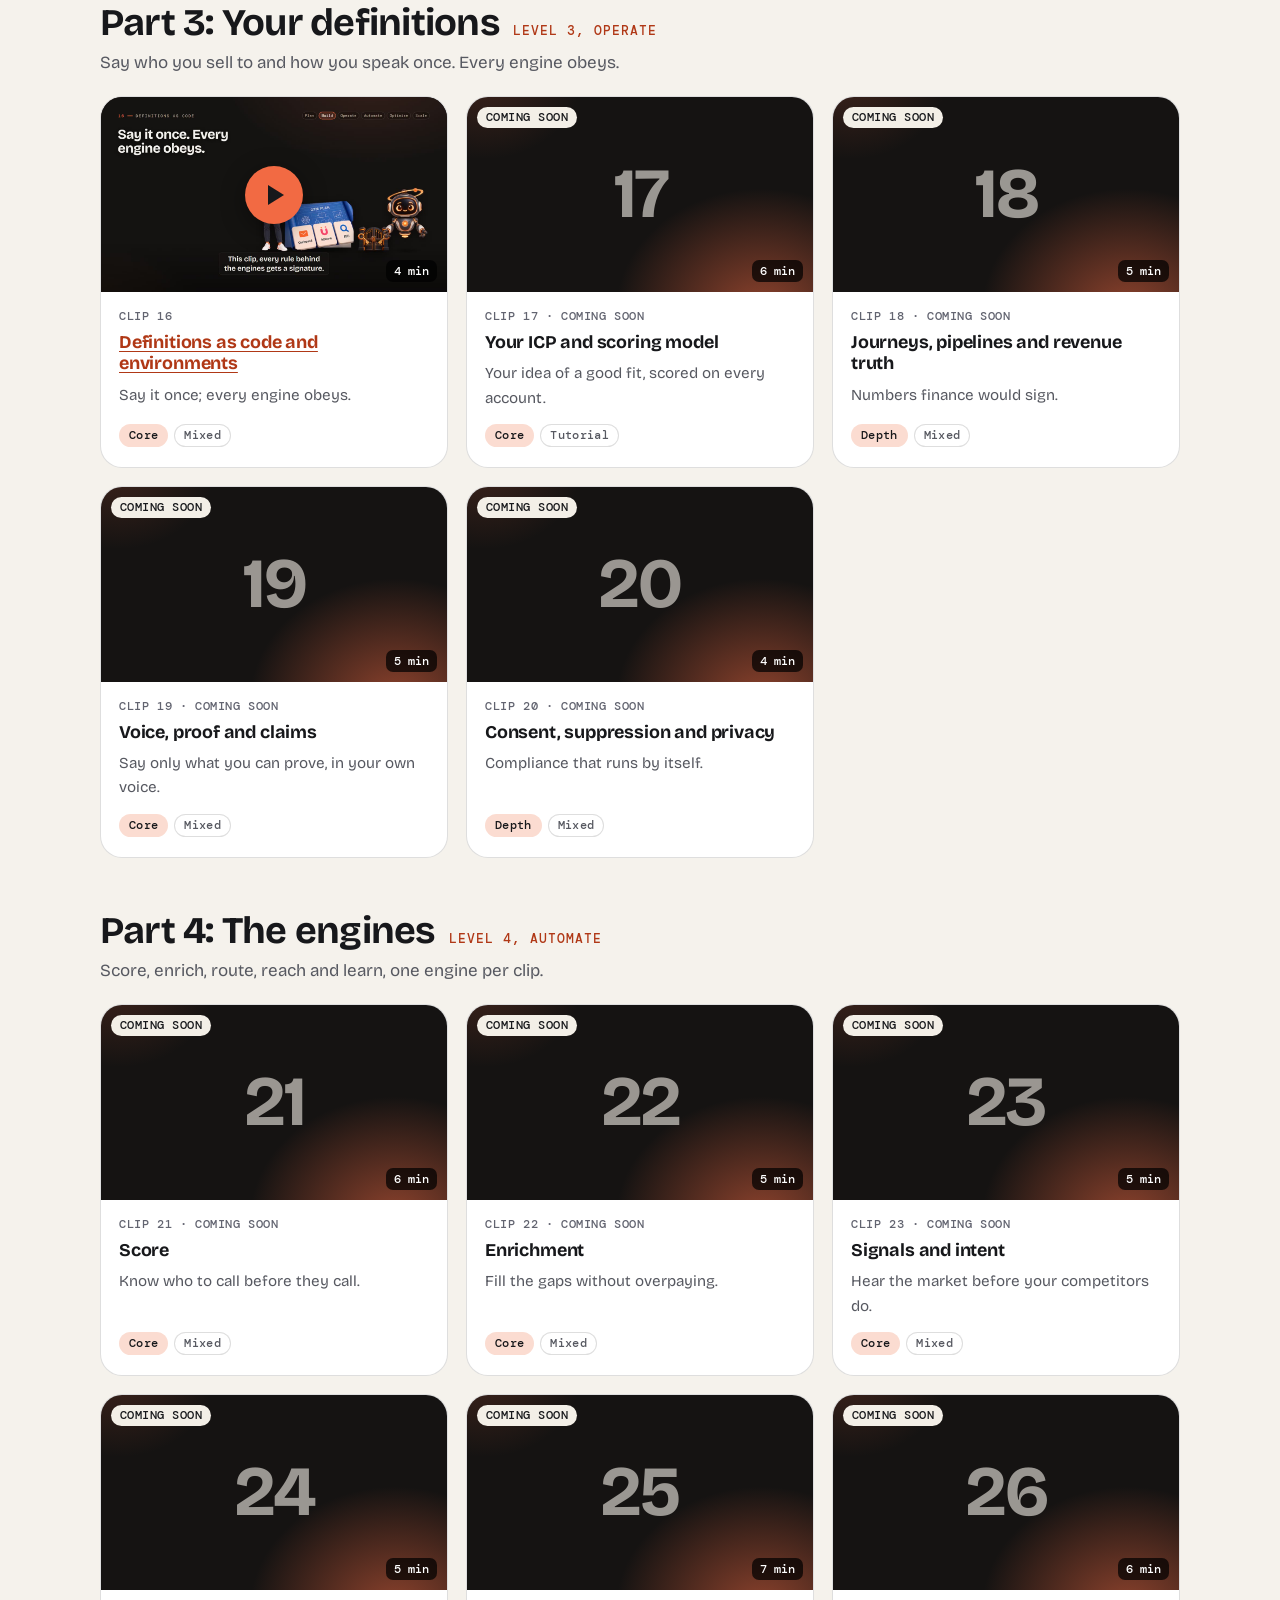
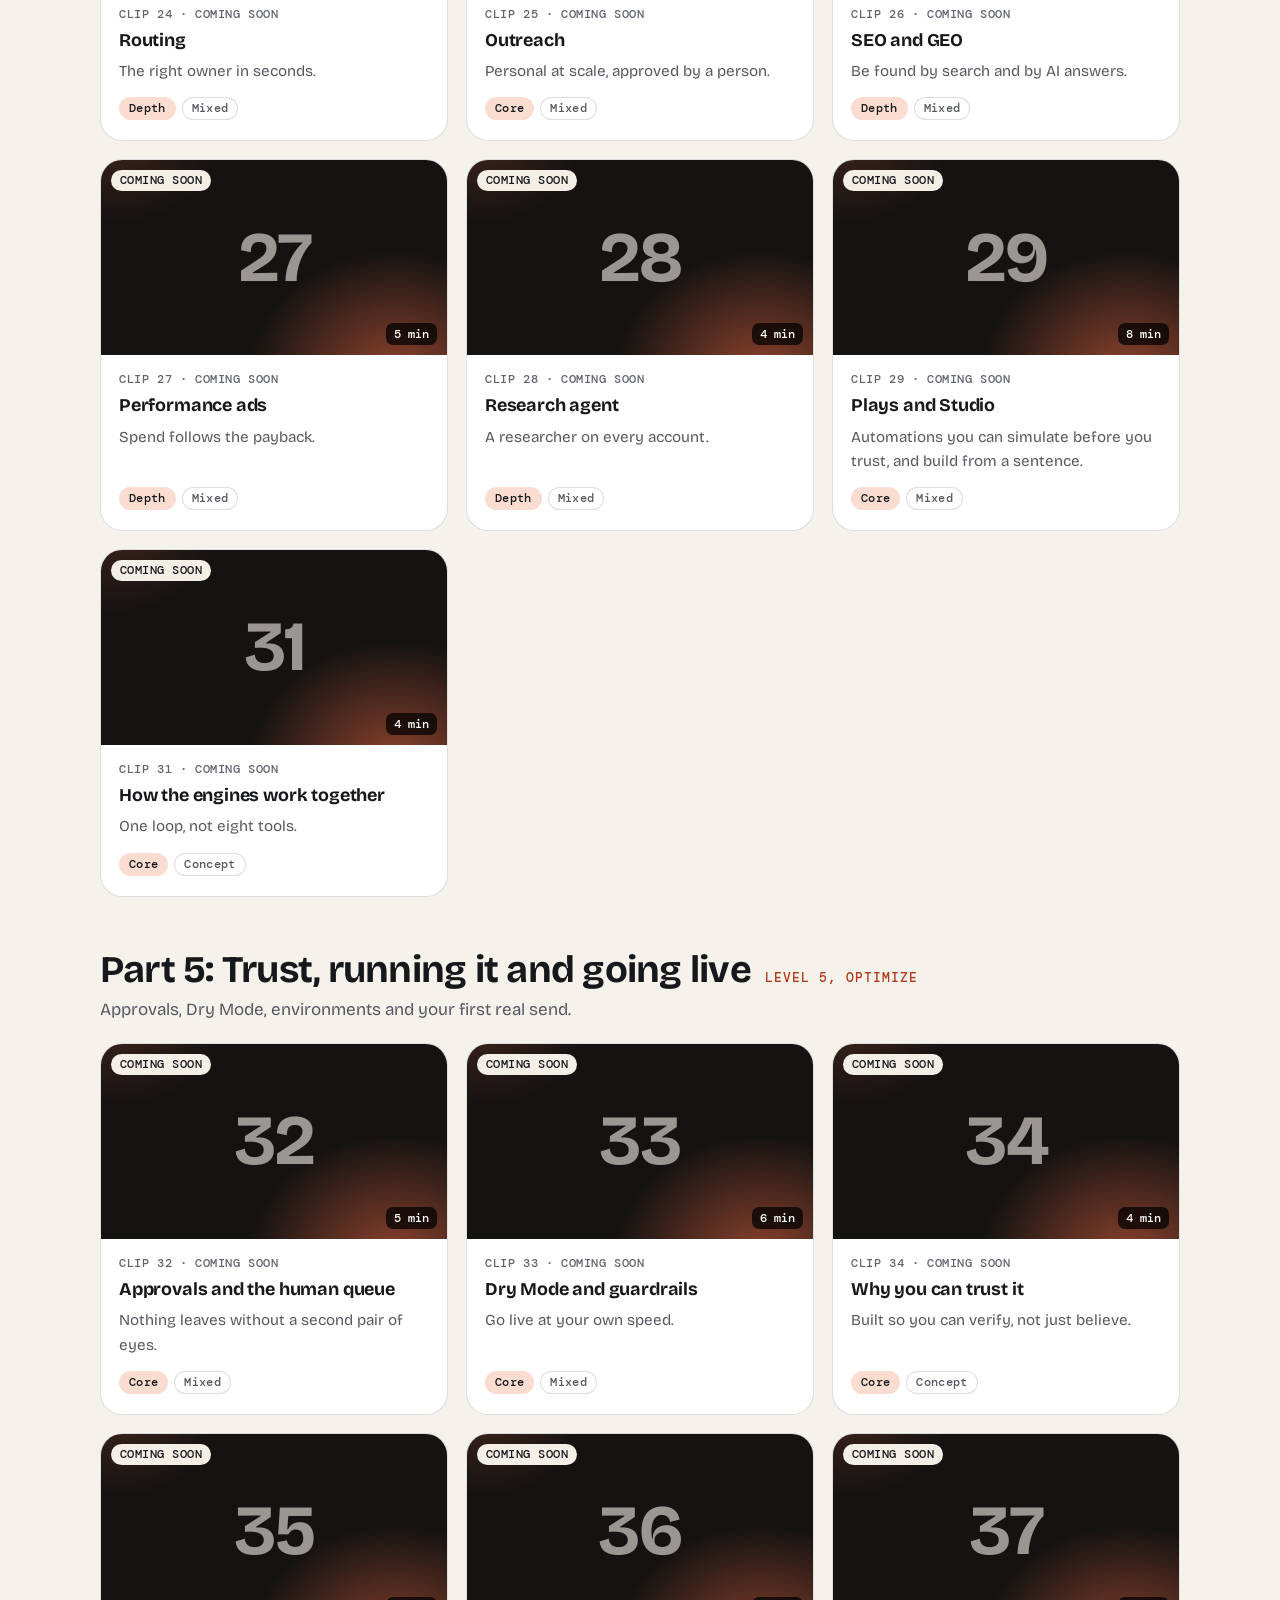
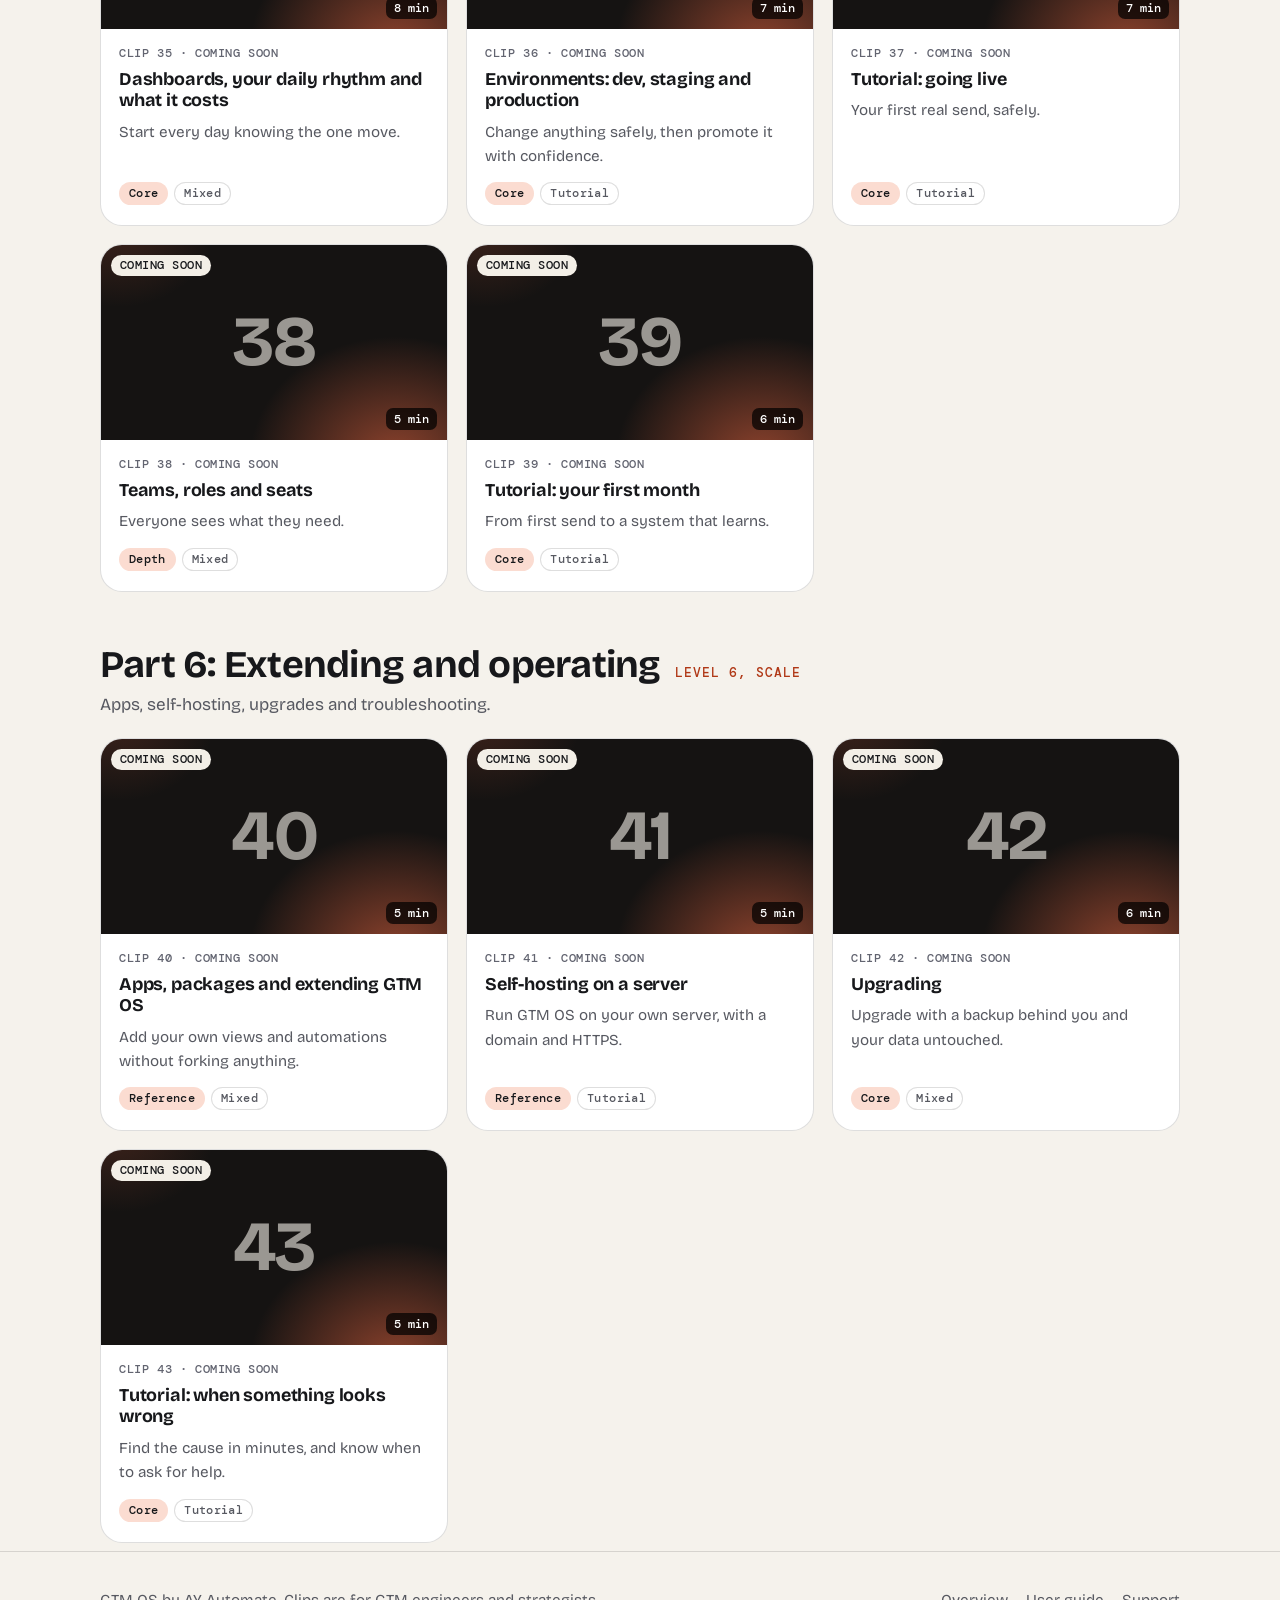
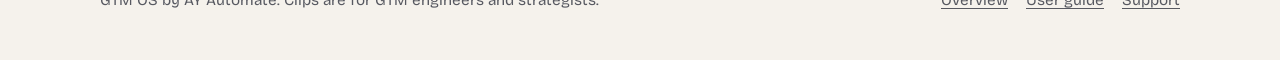
==== commit 03376c43: "videos: publish first 11 clips (01 to 10 and 16) from release videos-v1 Sync from out/final, series " ====
--- a/docs/videos/index.html
+++ b/docs/videos/index.html
@@ -4,7 +4,7 @@
 <meta charset="utf-8">
 <meta name="viewport" content="width=device-width,initial-scale=1">
 <title>GTM OS video series</title>
-<meta name="description" content="41 short clips in six parts that take you from install to a trusted, running GTM system. Each clip shows the console and the prompt to ask your agent.">
+<meta name="description" content="A short-clip video series in six parts that takes you from install to a trusted, running GTM system. Each clip shows the console and the prompt to ask your agent.">
 <meta name="color-scheme" content="light dark">
 <link rel="stylesheet" href="../assets/fonts.css">
 <link rel="stylesheet" href="../assets/site.css">
@@ -31,7 +31,8 @@
   <div class="wrap page-h">
     <p class="eyebrow">Video series</p>
     <h1>From install to a system you trust</h1>
-    <p>Six parts, 41 short clips, one per idea. Each clip shows the console and the exact prompt to ask your agent. New clips appear here as they are recorded.</p>
+    <p>Six parts, one short clip per idea. Each clip shows the console and the exact prompt to ask your agent. The series is being published in parts: <span id="avail-count">some clips are</span> available now, the rest are marked coming soon.</p>
+    <p class="note-first"><b>First cuts:</b> more clips and refreshed visuals are coming.</p>
     <div class="stats" id="stats"></div>
   </div>
 
--- a/docs/assets/site.css
+++ b/docs/assets/site.css
@@ -1,7 +1,7 @@
 /* GTM OS releases site design system. Tokens mirror the product theme (theme.module.css). */
 :root{
   --ink:#17181b;--paper:#f5f2ec;--card:#ffffff;--off:#efede7;
-  --muted:#575961;--faint:#6d6f77;--line:rgba(23,24,27,.14);
+  --muted:#575961;--faint:#626470;--line:rgba(23,24,27,.14);
   --ember:#f26a43;--ember-d:#c9451f;--ember-soft:#fbdcd1;
   --on-ember:#17181b;
   --ok:#1f7a4f;--gate:#9a520f;
@@ -10,7 +10,7 @@
   --shadow:0 14px 40px rgba(23,24,27,.10);
   --sans:"Bricolage Grotesque","Helvetica Neue",Arial,sans-serif;
   --mono:"DM Mono","SFMono-Regular",Menlo,Consolas,monospace;
-  --link:var(--ember-d);--focus:#c9451f;
+  --link:#b03816;--focus:#b03816;
   --max:1120px;
   color-scheme:light;
 }
@@ -267,3 +267,18 @@
 [hidden]{display:none!important}
 .hero-grid>*,.release>*,.grid>*,.watch>*,.clips>*{min-width:0}
 @media (max-width:620px){.codebox{padding:14px 16px 52px}.copy{top:auto;bottom:10px}.watch h1{margin-top:22px}}
+
+/* long-form pages (release notes) */
+.prose{max-width:46em;padding-bottom:64px}
+.prose h2{margin:44px 0 14px;font-size:clamp(1.5rem,3vw,2rem)}
+.prose h3{margin:30px 0 10px}
+.prose p{margin:0 0 14px}
+.prose ul,.prose ol{margin:0 0 16px;padding-left:1.3em}
+.prose li{margin:7px 0}
+.prose li>p:first-child{margin-top:8px}
+.prose li>pre,.prose li>p{margin-top:10px}
+.prose :not(pre)>code{background:var(--off);border:1px solid var(--line);border-radius:6px;padding:1px 6px;font-size:.88em;overflow-wrap:anywhere}
+.prose .codebox{margin:12px 0 16px}
+.prose strong{font-weight:600}
+
+.note-first{margin-top:12px;font-size:1rem;color:var(--ink)!important;max-width:44em}
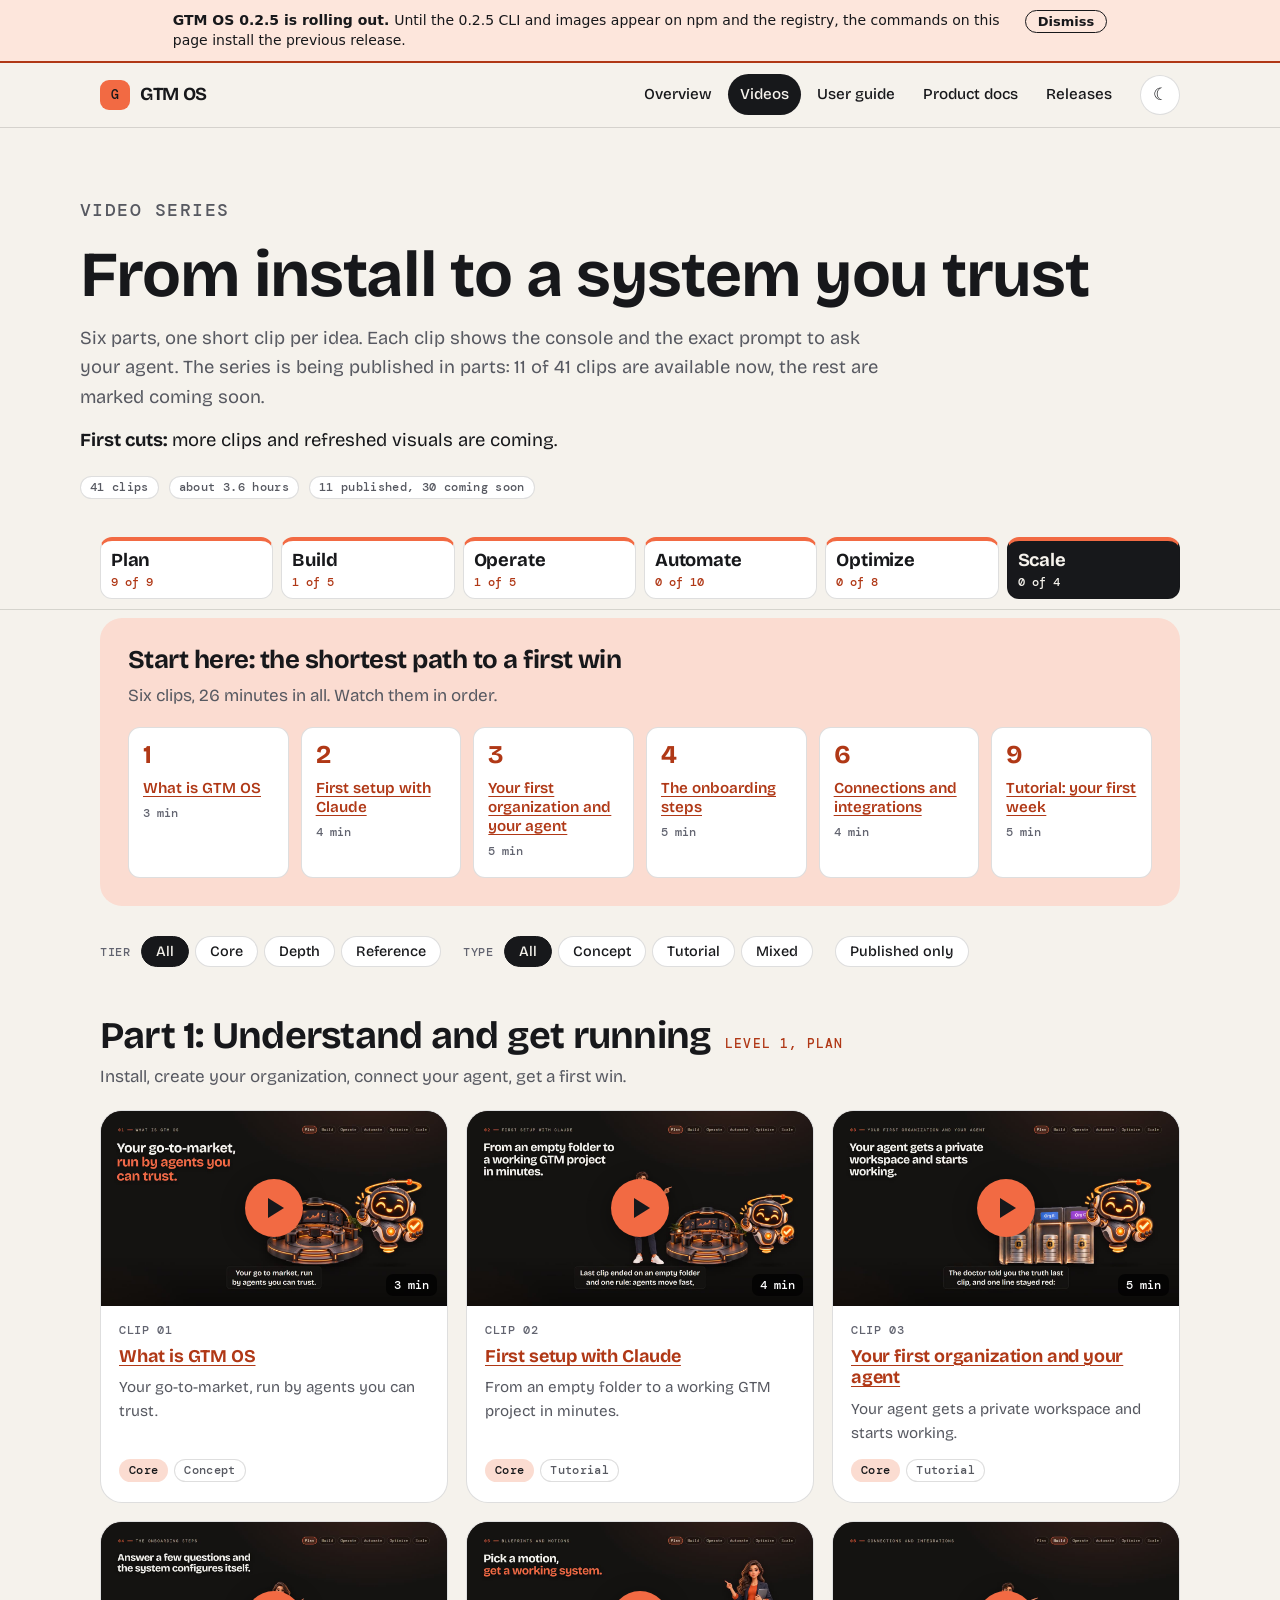
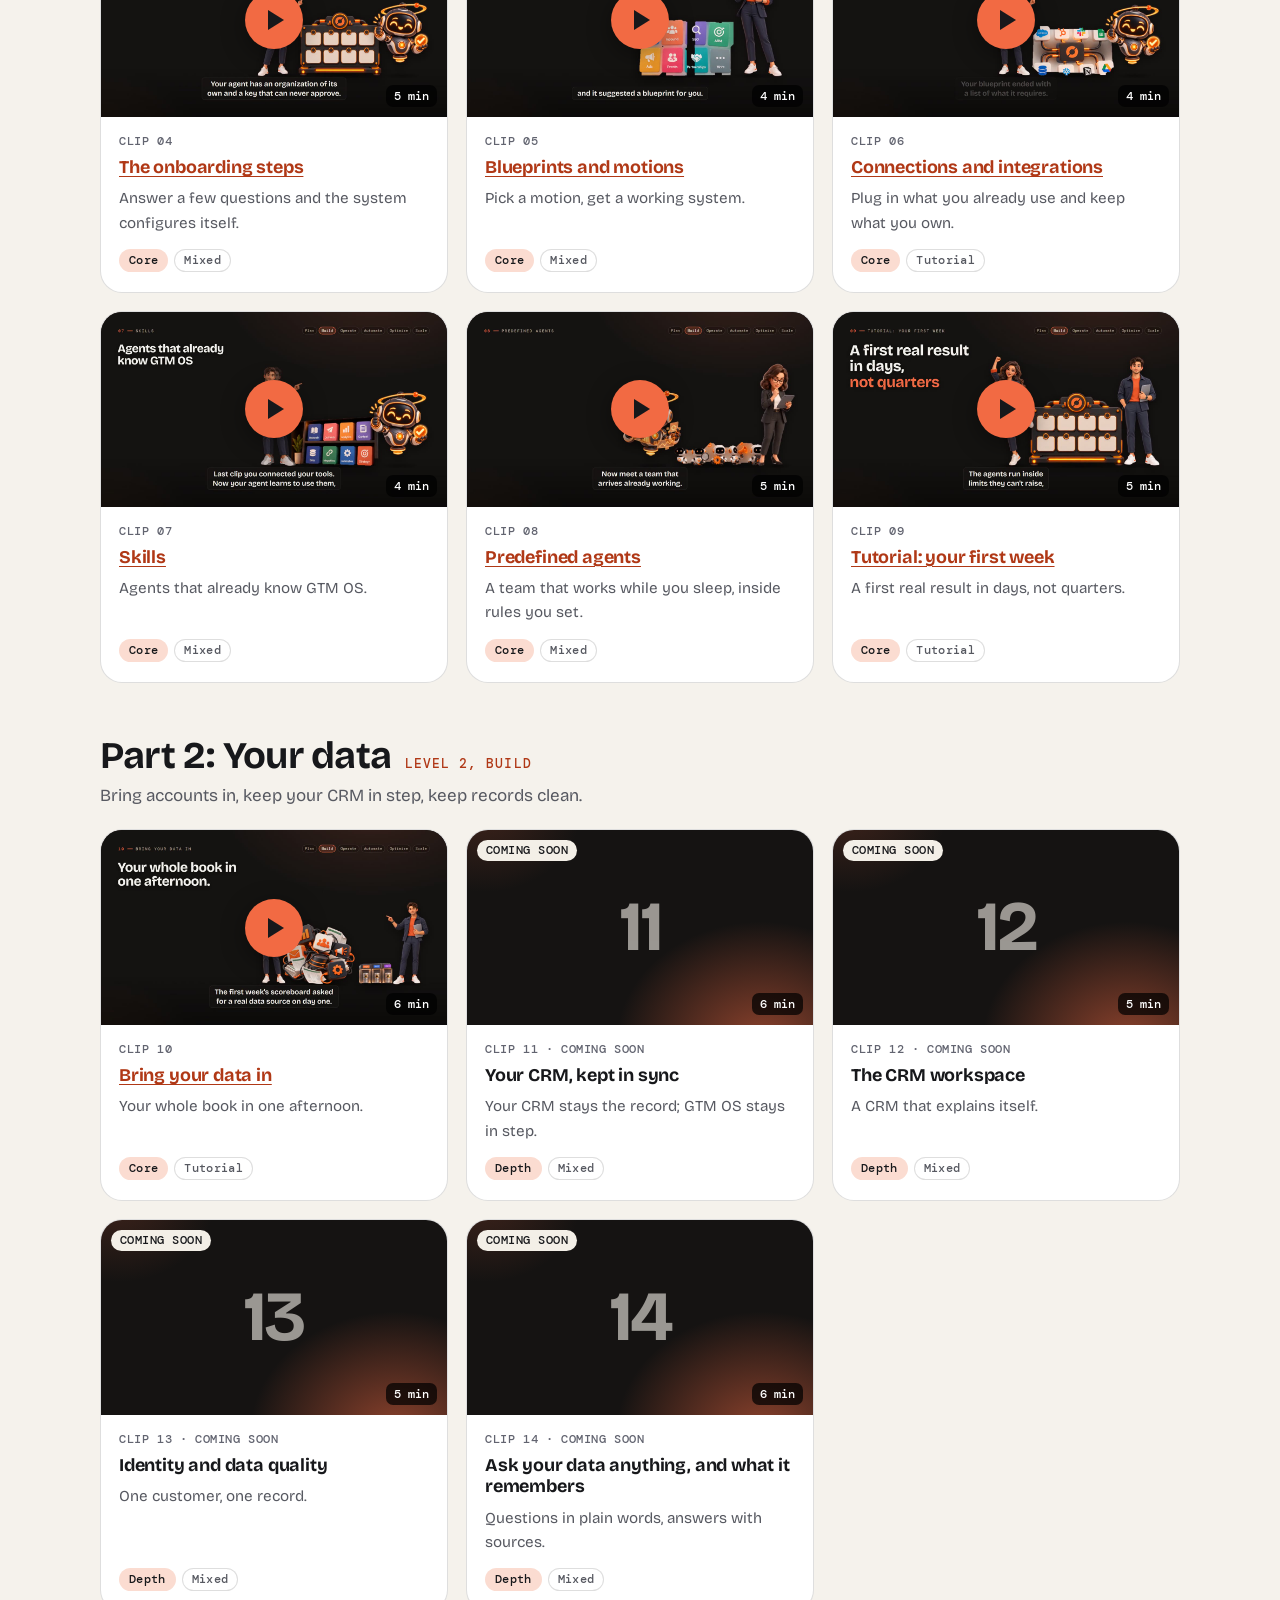
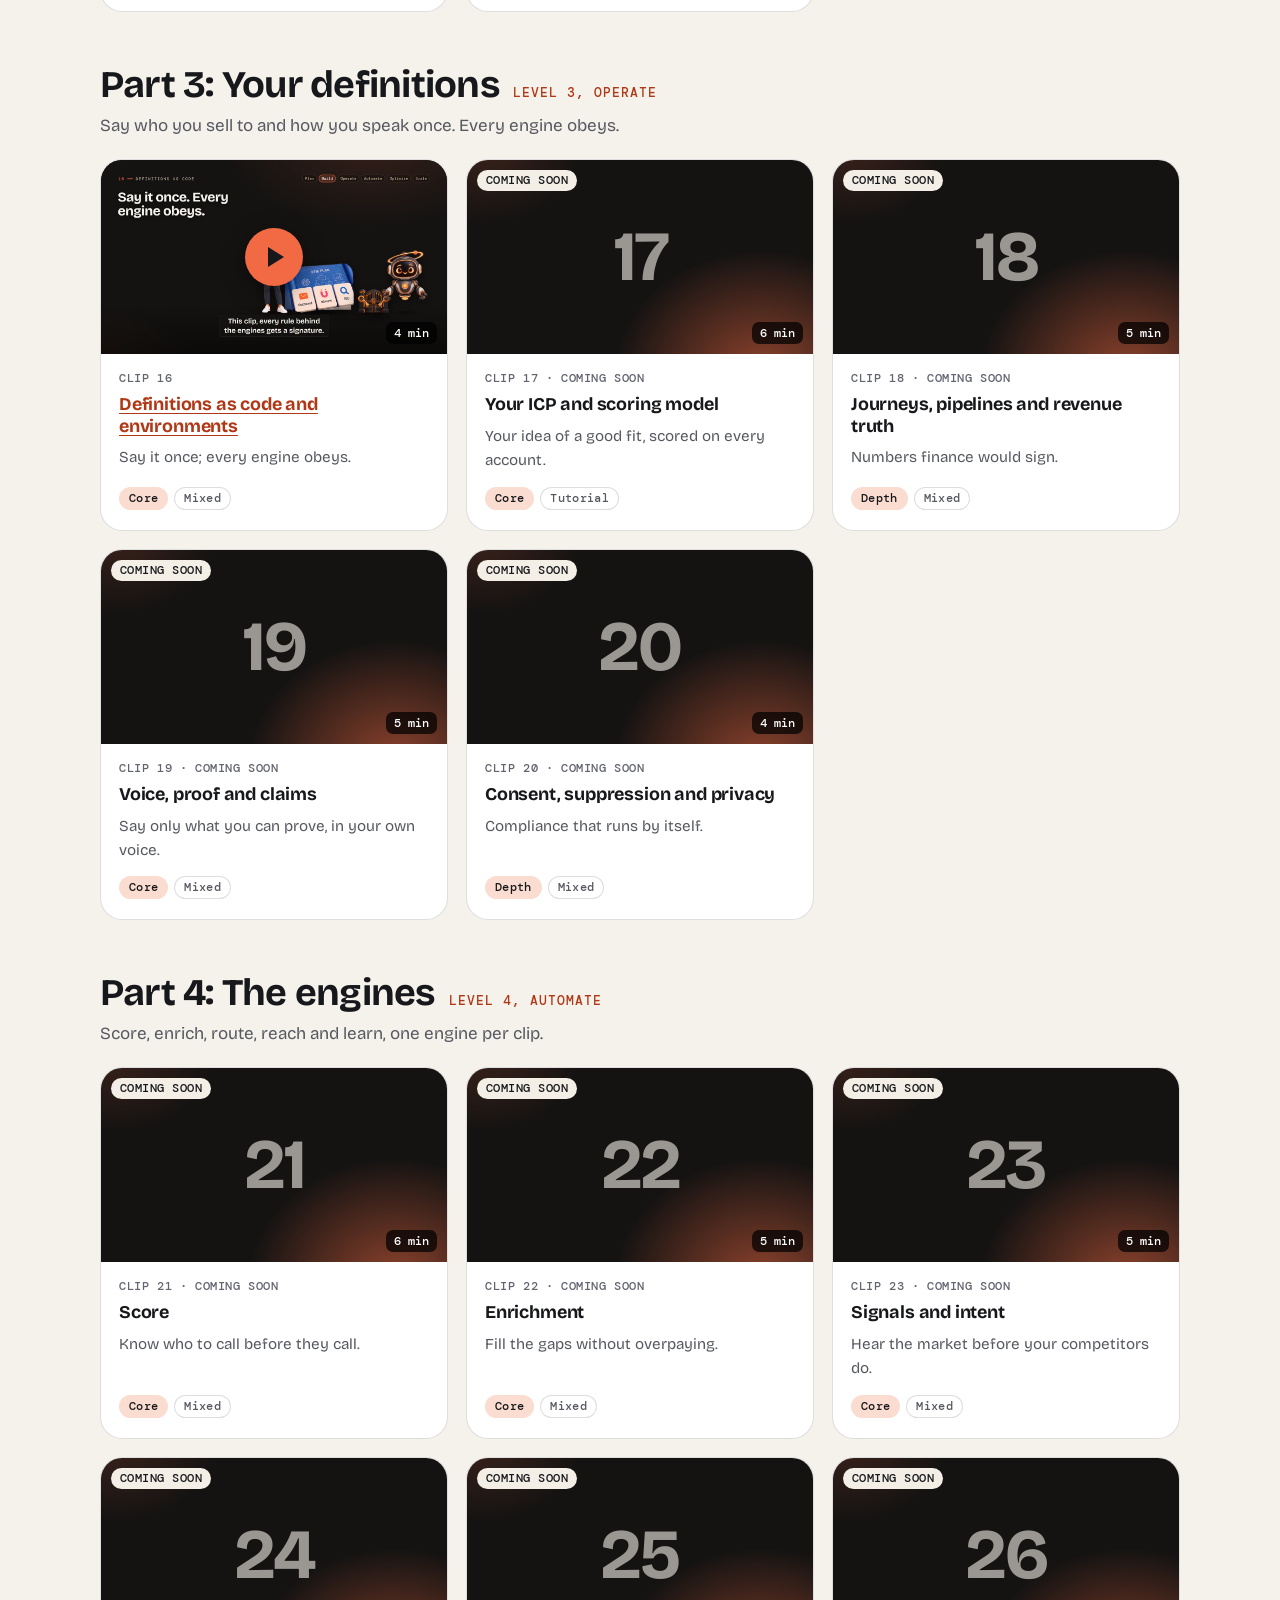
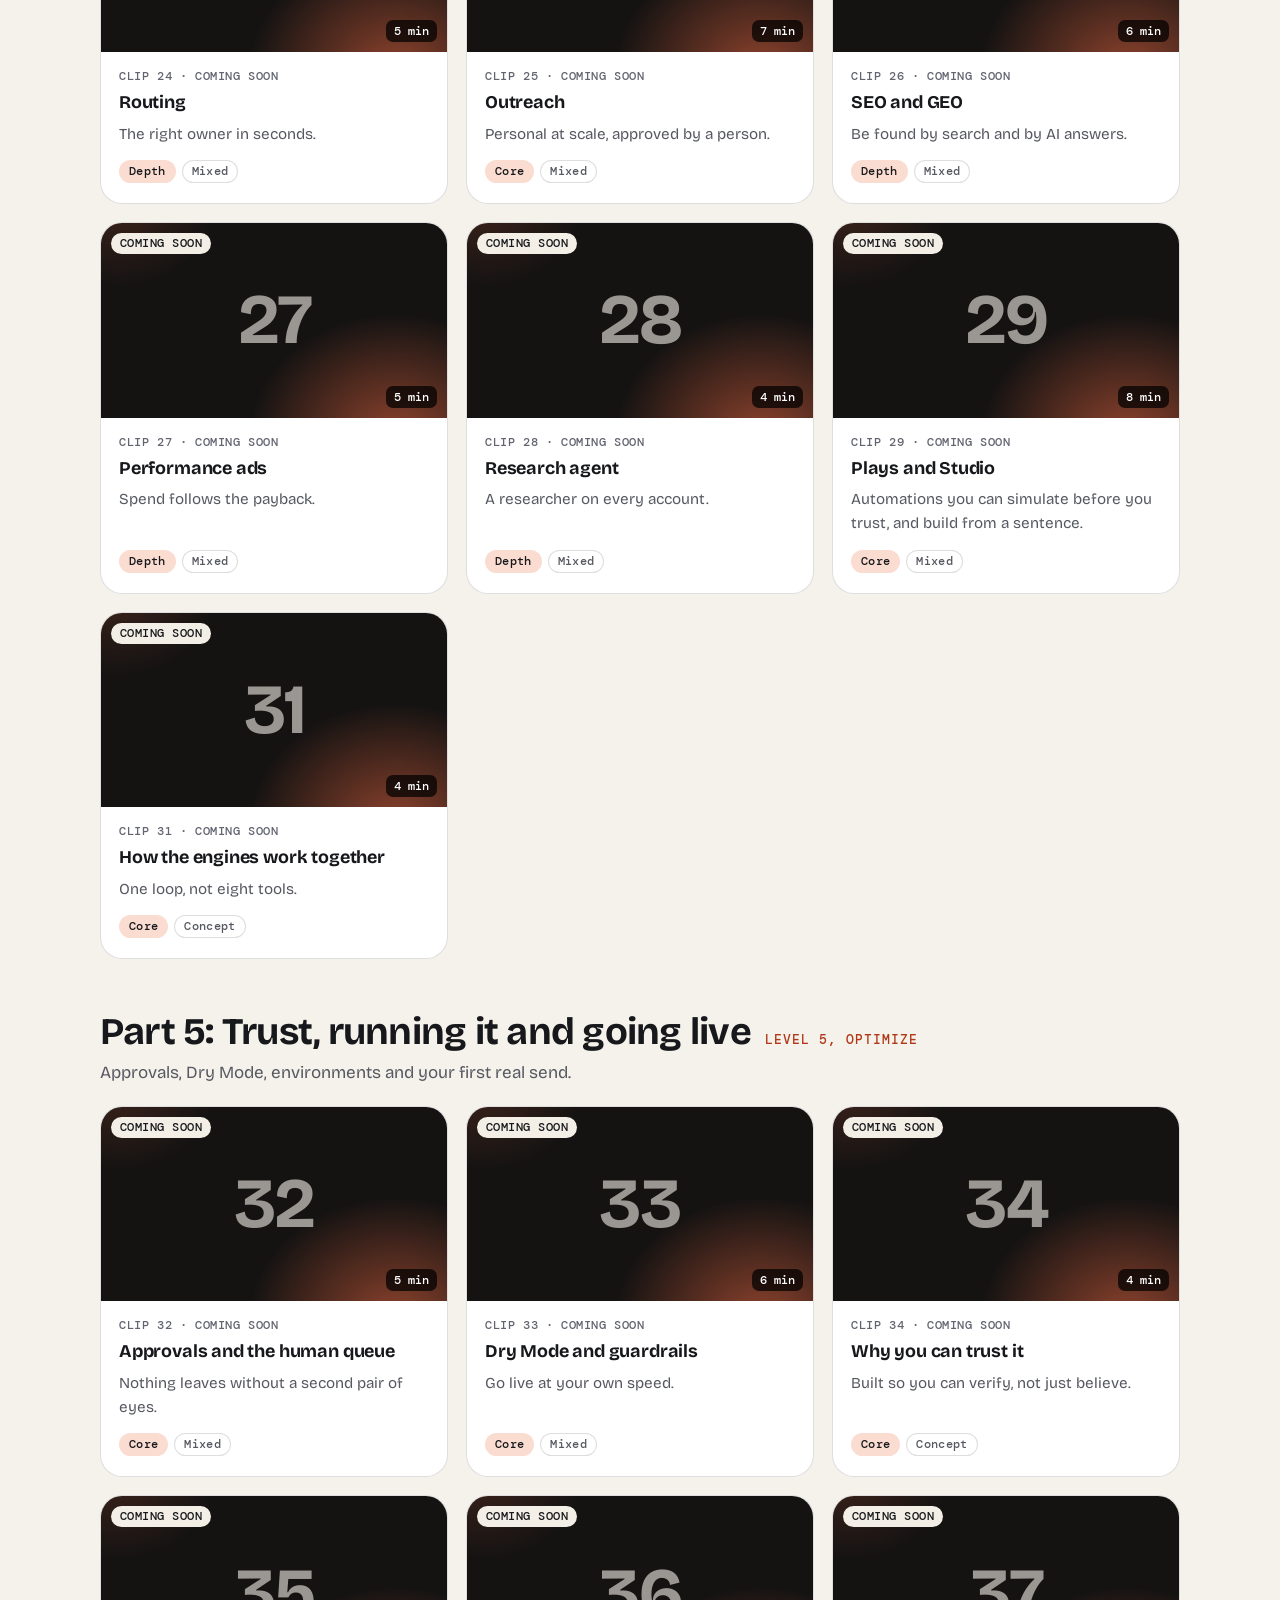
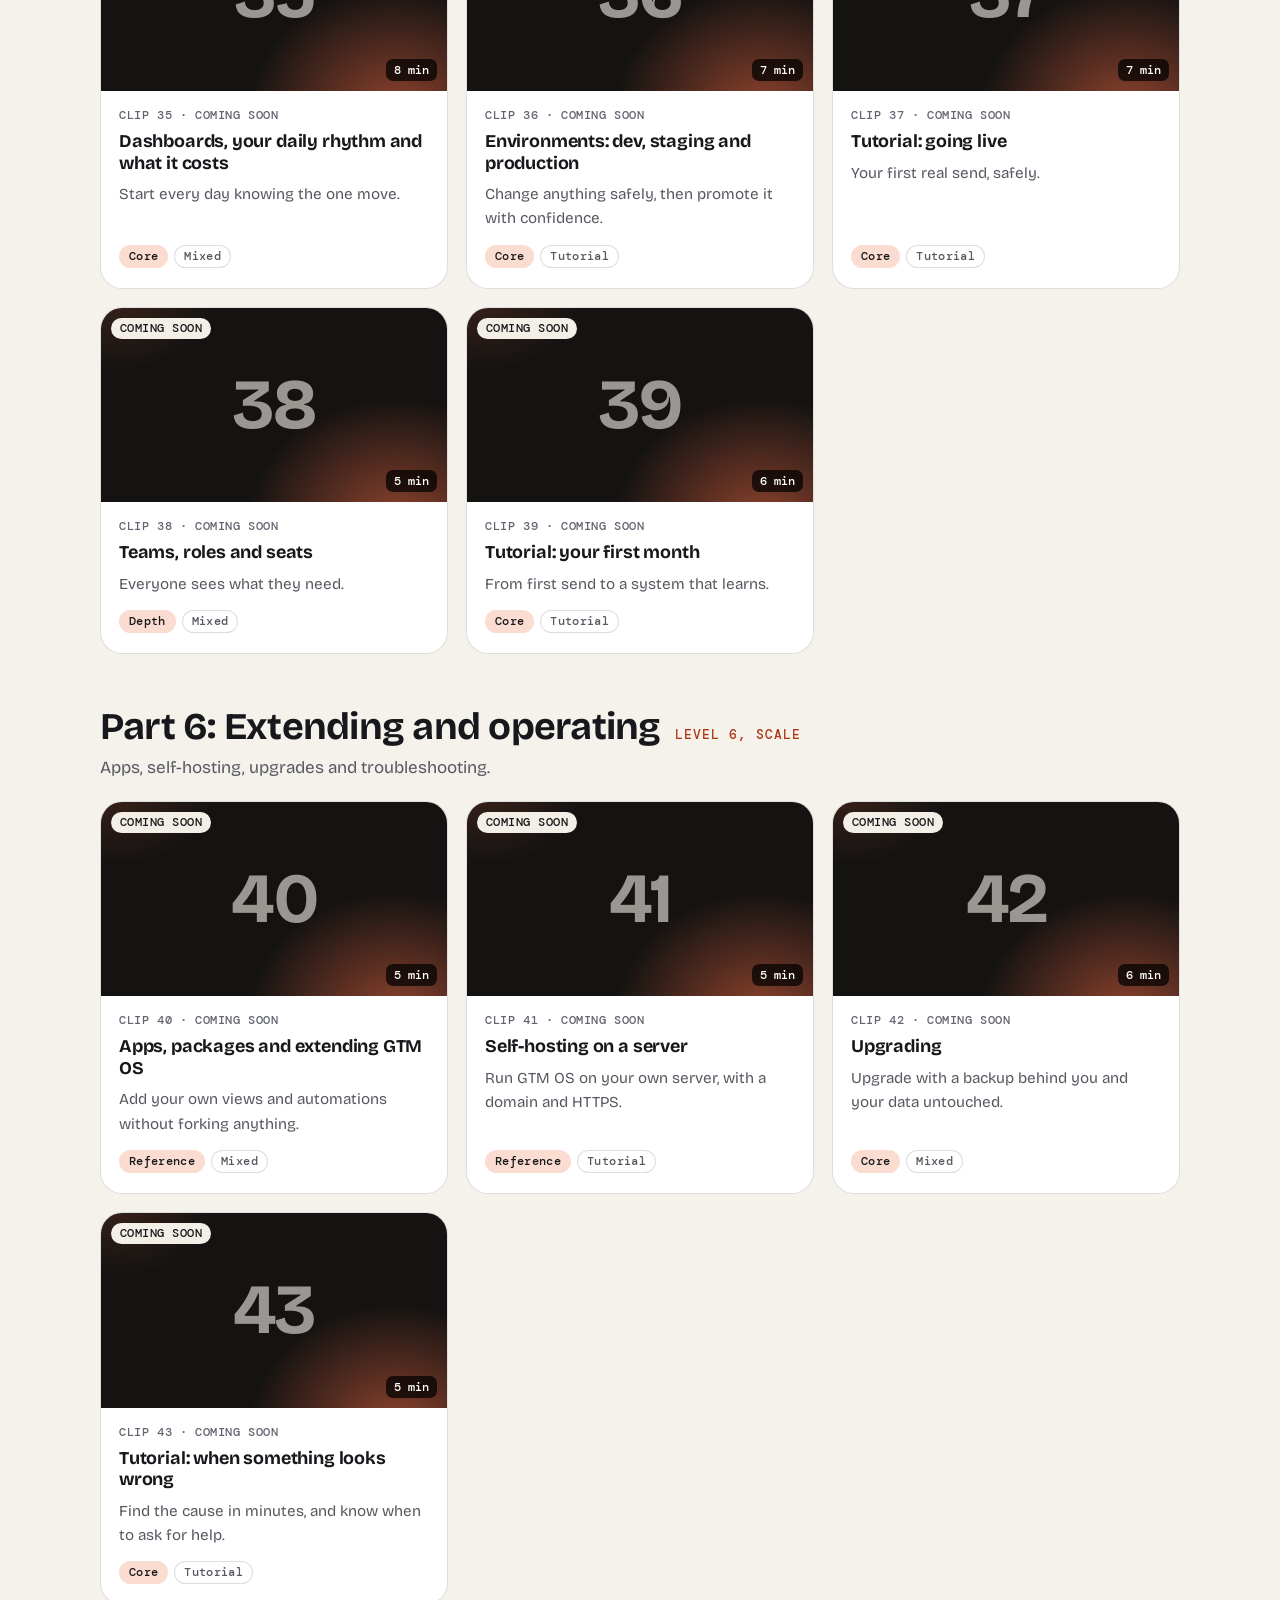
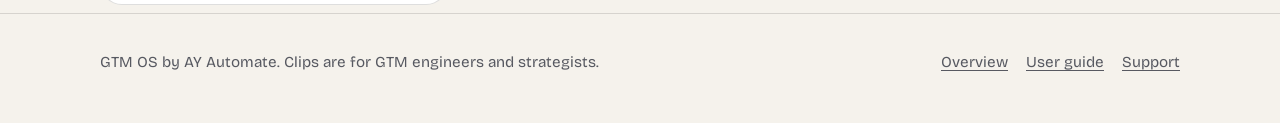
==== commit c1600417: "site: rollout banner driven by one setting, tools/set-release-published.mjs While 0.2.5 is not on np" ====
--- a/docs/videos/index.html
+++ b/docs/videos/index.html
@@ -9,6 +9,8 @@
 <link rel="stylesheet" href="../assets/fonts.css">
 <link rel="stylesheet" href="../assets/site.css">
 <script src="../assets/site.js"></script>
+<script src="../assets/release-status.js"></script>
+<script src="../assets/release-banner.js"></script>
 <script src="videos.js" defer></script>
 </head>
 <body data-page="series">
